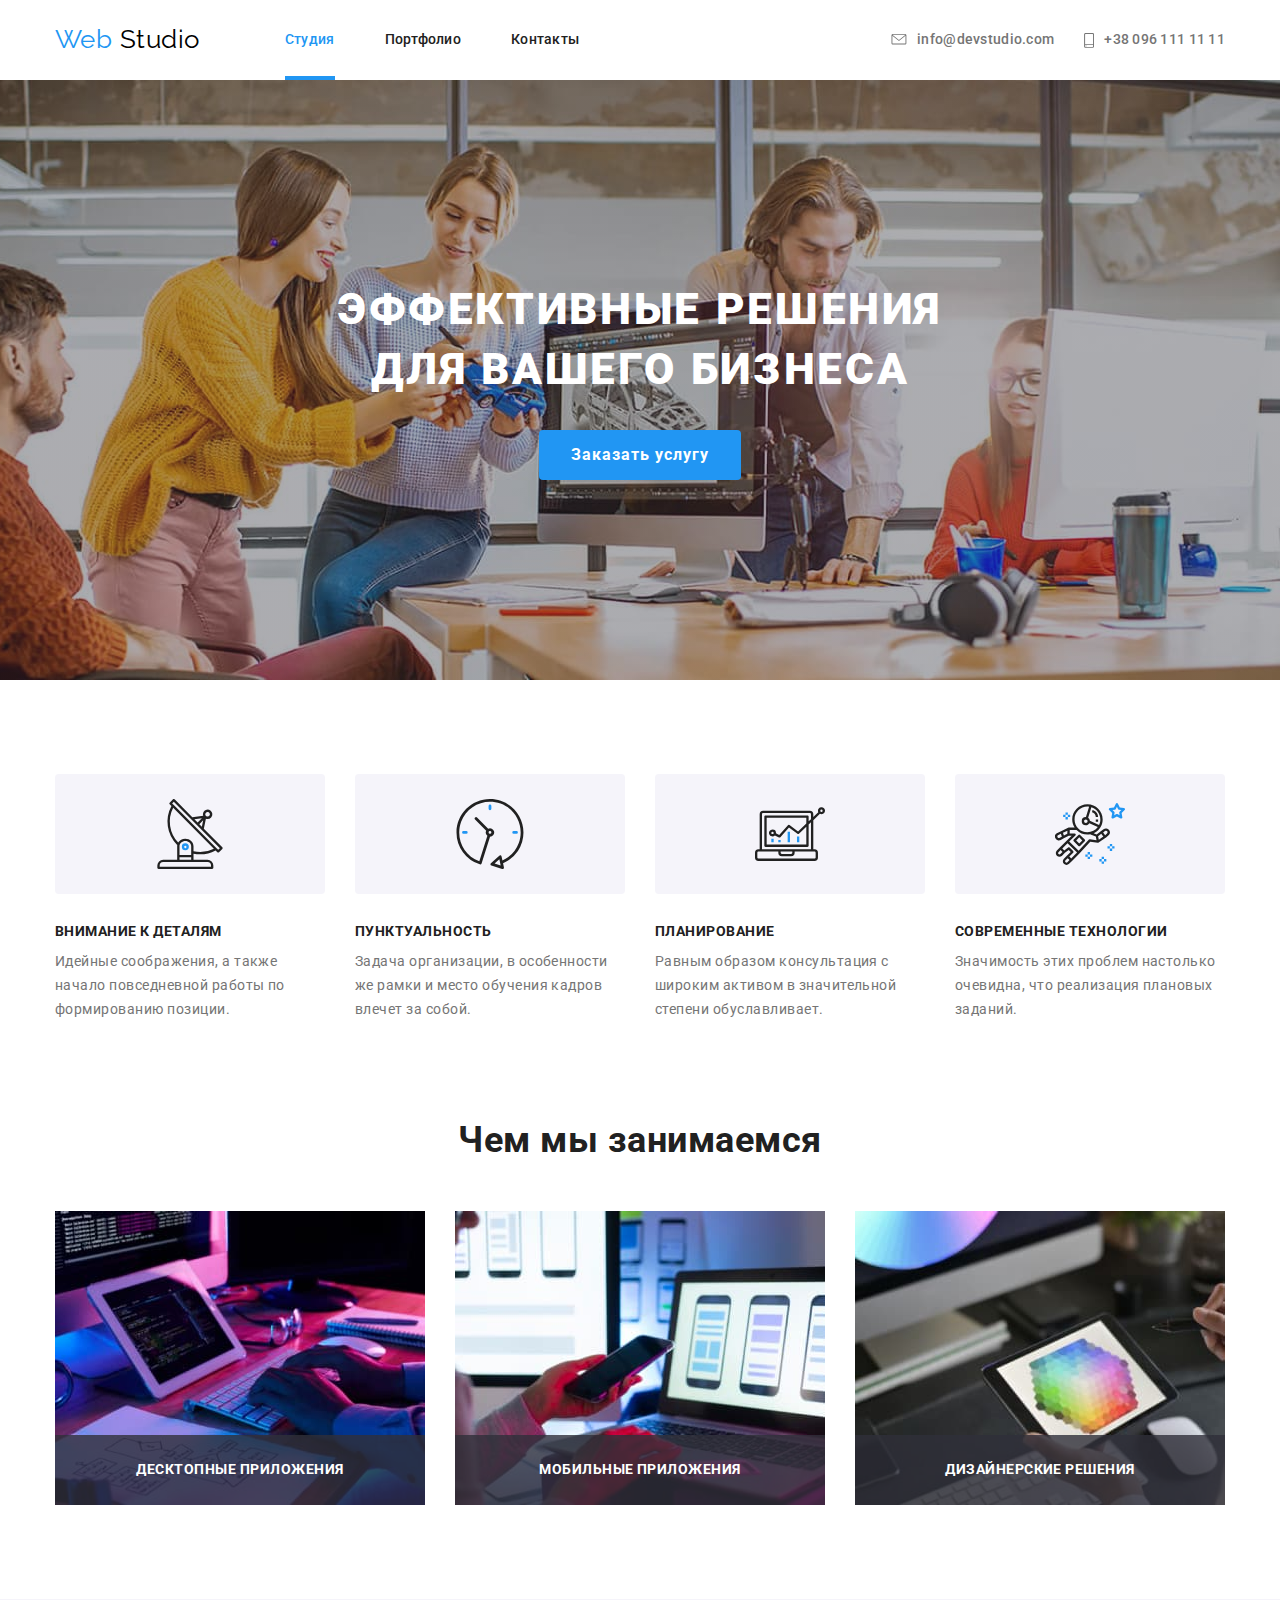
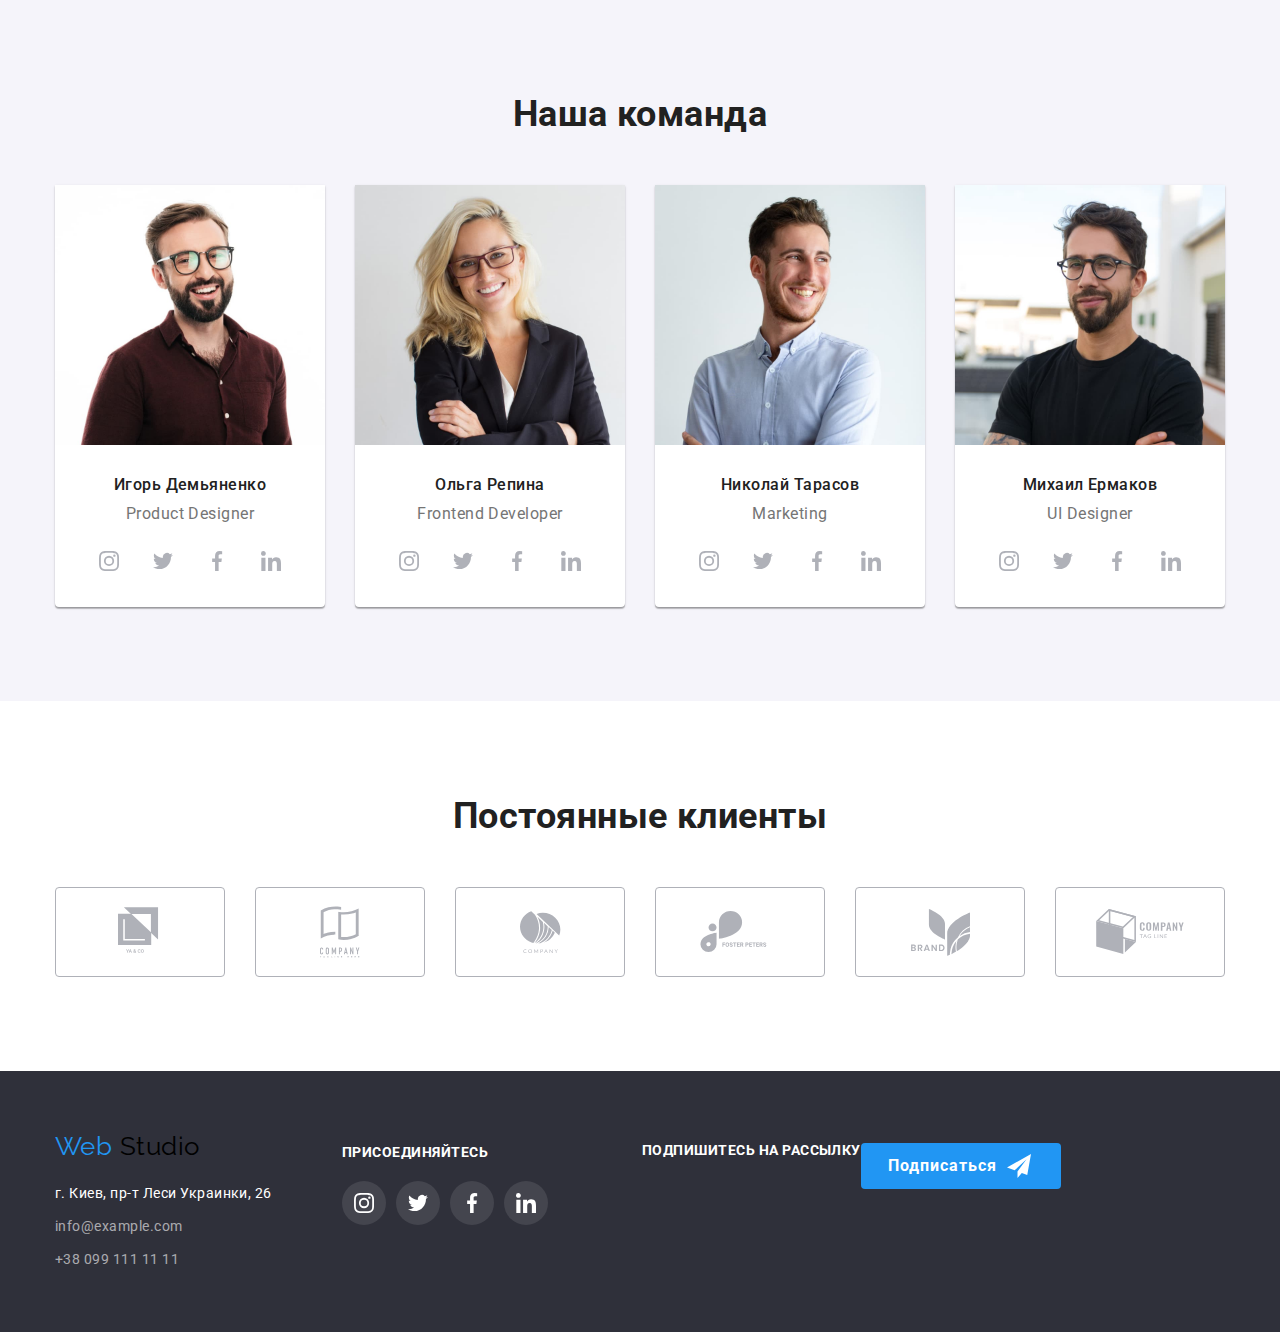
==== index.html @ 87e5163a "Добавляет файлы из ДЗ 5" ====
<!DOCTYPE html>
<html lang="ru">
	<head>
		<meta charset="UTF-8" />
		<meta name="viewport" content="width=device-width, initial-scale=1.0" />
		<title>Студия</title>
		<link
			href="https://fonts.googleapis.com/css2?family=Raleway:wght@700&family=Roboto:wght@400;500;700;900&display=swap"
			rel="stylesheet"
		/>
		<link rel="stylesheet" href="./css/normalize.css" />
		<link rel="stylesheet" href="./css/styles.css" />
	</head>
	<body>
		<!--Шапка сайта-->
		<header class="page-header">
			<div class="header-container">
				<nav class="navigation">
					<a href="./index.html" class="logo">
						<span class="logo-head">Web</span>
						Studio
					</a>

					<ul class="nav list">
						<li class="item"><a href="./index.html" class="nav-link current">Студия</a></li>
						<li class="item"><a href="./portfolio.html" class="nav-link">Портфолио</a></li>
						<li class="item"><a href="" class="nav-link">Контакты</a></li>
					</ul>
				</nav>
				<ul class="contact list">
					<li class="item">
						<a
							href="mailto:info@devstudio.com"
							class="link"
							target="_blank"
							rel="noopener noreferrer"
							aria-label="Ссылка на почту"
						>
							<svg class="link-icon" width="16" height="11.2">
								<use href="./images/sprite.svg#icon-envelope"></use>
							</svg>
							info@devstudio.com
						</a>
					</li>
					<li class="item">
						<a href="tel:+380961111111" class="link" target="_blank" rel="noopener noreferrer" aria-label="Позвонить">
							<svg class="link-icon" width="10" height="14.94">
								<use href="./images/sprite.svg#icon-smartphone"></use>
							</svg>
							+38 096 111 11 11
						</a>
					</li>
				</ul>
			</div>
		</header>

		<main>
			<!--Герой-->
			<section class="hero">
				<div class="hero-head">
					<h1 class="hero-title">
						Эффективные решения
						<br />
						для вашего бизнеса
					</h1>
					<button class="button" type="button" data-modal-open>Заказать услугу</button>
				</div>
			</section>

			<!--Преимущества-->
			<section class="section no-padding">
				<div class="container">
					<!--Скрытый заголовок-->
					<h2 class="section-title visually-hidden">Наши преимущества</h2>
					<ul class="feature-list list">
						<li class="feature-item icon-antenna">
							<h3 class="title">Внимание к деталям</h3>
							<p>
								Идейные соображения, а также начало повседневной работы по формированию позиции.
							</p>
						</li>
						<li class="feature-item icon-clock">
							<h3 class="title">Пунктуальность</h3>
							<p>
								Задача организации, в особенности же рамки и место обучения кадров влечет за собой.
							</p>
						</li>
						<li class="feature-item icon-diagram">
							<h3 class="title">Планирование</h3>
							<p>
								Равным образом консультация с широким активом в значительной степени обуславливает.
							</p>
						</li>
						<li class="feature-item icon-astronaut">
							<h3 class="title">Современные технологии</h3>
							<p>
								Значимость этих проблем настолько очевидна, что реализация плановых заданий.
							</p>
						</li>
					</ul>
				</div>
			</section>

			<!--Услуги-->
			<section class="section">
				<div class="container">
					<h2 class="section-title">Чем мы занимаемся</h2>
					<ul class="services-list list">
						<li class="services-item">
							<img class="block" src="./images/notebook.jpg" alt="ноутбук" width="370" height="294" />
							<h3 class="services-title">Десктопные приложения</h3>
						</li>
						<li class="services-item">
							<img class="block" src="./images/phone.jpg" alt="телефон" width="370" height="294" />
							<h3 class="services-title">Мобильные приложения</h3>
						</li>
						<li class="services-item">
							<img class="block" src="./images/monitor.jpg" alt="монитор" width="370" height="294" />
							<h3 class="services-title">Дизайнерские решения</h3>
						</li>
					</ul>
				</div>
			</section>

			<!--Персонал-->
			<section class="staff-section">
				<div class="staff-container">
					<h2 class="section-title">Наша команда</h2>
					<ul class="staff-list list">
						<li class="staff-item">
							<img class="block" src="./images/nikolay.jpg" alt="николай" width="270" height="260" />
							<h3 class="title">Игорь Демьяненко</h3>
							<p lang="en">Product Designer</p>
							<ul class="social-list list">
								<li class="social-item">
									<a
										href=""
										class="social-link"
										target="_blank"
										rel="noopener noreferrer"
										aria-label="ссылка Инстаграм"
									>
										<svg class="social-link-icon" width="20" height="20">
											<use href="./images/sprite.svg#icon-instagram"></use>
										</svg>
									</a>
								</li>
								<li class="social-item">
									<a href="" class="social-link" target="_blank" rel="noopener noreferrer" aria-label="ссылка Твиттер">
										<svg class="social-link-icon" width="20" height="20">
											<use href="./images/sprite.svg#icon-twitter"></use>
										</svg>
									</a>
								</li>
								<li class="social-item">
									<a href="" class="social-link" target="_blank" rel="noopener noreferrer" aria-label="ссылка Фейсбук">
										<svg class="social-link-icon" width="20" height="20">
											<use href="./images/sprite.svg#icon-facebook"></use>
										</svg>
									</a>
								</li>
								<li class="social-item">
									<a href="" class="social-link" target="_blank" rel="noopener noreferrer" aria-label="ссылка Линкедин">
										<svg class="social-link-icon" width="20" height="20">
											<use href="./images/sprite.svg#icon-linkedin"></use>
										</svg>
									</a>
								</li>
							</ul>
						</li>
						<li class="staff-item">
							<img class="block" src="./images/olga.jpg" alt="ольга" width="270" height="260" />
							<h3 class="title">Ольга Репина</h3>
							<p lang="en">Frontend Developer</p>
							<ul class="social-list list">
								<li class="social-item">
									<a
										href=""
										class="social-link"
										target="_blank"
										rel="noopener noreferrer"
										aria-label="ссылка Инстаграм"
									>
										<svg class="social-link-icon" width="20" height="20">
											<use href="./images/sprite.svg#icon-instagram"></use>
										</svg>
									</a>
								</li>
								<li class="social-item">
									<a href="" class="social-link" target="_blank" rel="noopener noreferrer" aria-label="ссылка Твиттер">
										<svg class="social-link-icon" width="20" height="20">
											<use href="./images/sprite.svg#icon-twitter"></use>
										</svg>
									</a>
								</li>
								<li class="social-item">
									<a href="" class="social-link" target="_blank" rel="noopener noreferrer" aria-label="ссылка Фейсбук">
										<svg class="social-link-icon" width="20" height="20">
											<use href="./images/sprite.svg#icon-facebook"></use>
										</svg>
									</a>
								</li>
								<li class="social-item">
									<a href="" class="social-link" target="_blank" rel="noopener noreferrer" aria-label="ссылка Линкедин">
										<svg class="social-link-icon" width="20" height="20">
											<use href="./images/sprite.svg#icon-linkedin"></use>
										</svg>
									</a>
								</li>
							</ul>
						</li>
						<li class="staff-item">
							<img class="block" src="./images/andrey.jpg" alt="андрей" width="270" height="260" />
							<h3 class="title">Николай Тарасов</h3>
							<p lang="en">Marketing</p>
							<ul class="social-list list">
								<li class="social-item">
									<a
										href=""
										class="social-link"
										target="_blank"
										rel="noopener noreferrer"
										aria-label="ссылка Инстаграм"
									>
										<svg class="social-link-icon" width="20" height="20">
											<use href="./images/sprite.svg#icon-instagram"></use>
										</svg>
									</a>
								</li>
								<li class="social-item">
									<a href="" class="social-link" target="_blank" rel="noopener noreferrer" aria-label="ссылка Твиттер">
										<svg class="social-link-icon" width="20" height="20">
											<use href="./images/sprite.svg#icon-twitter"></use>
										</svg>
									</a>
								</li>
								<li class="social-item">
									<a href="" class="social-link" target="_blank" rel="noopener noreferrer" aria-label="ссылка Фейсбук">
										<svg class="social-link-icon" width="20" height="20">
											<use href="./images/sprite.svg#icon-facebook"></use>
										</svg>
									</a>
								</li>
								<li class="social-item">
									<a href="" class="social-link" target="_blank" rel="noopener noreferrer" aria-label="ссылка Линкедин">
										<svg class="social-link-icon" width="20" height="20">
											<use href="./images/sprite.svg#icon-linkedin"></use>
										</svg>
									</a>
								</li>
							</ul>
						</li>
						<li class="staff-item">
							<img class="block" src="./images/ivan.jpg" alt="иван" width="270" height="260" />
							<h3 class="title">Михаил Ермаков</h3>
							<p lang="en">UI Designer</p>
							<ul class="social-list list">
								<li class="social-item">
									<a
										href=""
										class="social-link"
										target="_blank"
										rel="noopener noreferrer"
										aria-label="ссылка Инстаграм"
									>
										<svg class="social-link-icon" width="20" height="20">
											<use href="./images/sprite.svg#icon-instagram"></use>
										</svg>
									</a>
								</li>
								<li class="social-item">
									<a href="" class="social-link" target="_blank" rel="noopener noreferrer" aria-label="ссылка Твиттер">
										<svg class="social-link-icon" width="20" height="20">
											<use href="./images/sprite.svg#icon-twitter"></use>
										</svg>
									</a>
								</li>
								<li class="social-item">
									<a href="" class="social-link" target="_blank" rel="noopener noreferrer" aria-label="ссылка Фейсбук">
										<svg class="social-link-icon" width="20" height="20">
											<use href="./images/sprite.svg#icon-facebook"></use>
										</svg>
									</a>
								</li>
								<li class="social-item">
									<a href="" class="social-link" target="_blank" rel="noopener noreferrer" aria-label="ссылка Линкедин">
										<svg class="social-link-icon" width="20" height="20">
											<use href="./images/sprite.svg#icon-linkedin"></use>
										</svg>
									</a>
								</li>
							</ul>
						</li>
					</ul>
				</div>
			</section>

			<!--Клиенты-->
			<section class="section">
				<div class="container">
					<h2 class="section-title">Постоянные клиенты</h2>
					<ul class="clients-list list">
						<li class="clients-item">
							<a
								href=""
								class="clients-link"
								target="_blank"
								rel="noopener noreferrer"
								aria-label="ссылка на компанию1"
							>
								<svg class="clients-icon" width="44.27" height="49.23">
									<use href="./images/sprite.svg#icon-logo1"></use>
								</svg>
							</a>
						</li>
						<li class="clients-item">
							<a
								href=""
								class="clients-link"
								target="_blank"
								rel="noopener noreferrer"
								aria-label="ссылка на компанию2"
							>
								<svg class="clients-icon" width="40" height="52">
									<use href="./images/sprite.svg#icon-logo2"></use>
								</svg>
							</a>
						</li>
						<li class="clients-item">
							<a
								href=""
								class="clients-link"
								target="_blank"
								rel="noopener noreferrer"
								aria-label="ссылка на компанию3"
							>
								<svg class="clients-icon" width="41" height="42.6">
									<use href="./images/sprite.svg#icon-logo3"></use>
								</svg>
							</a>
						</li>
						<li class="clients-item">
							<a
								href=""
								class="clients-link"
								target="_blank"
								rel="noopener noreferrer"
								aria-label="ссылка на компанию4"
							>
								<svg class="clients-icon" width="79.66" height="42.02">
									<use href="./images/sprite.svg#icon-logo4"></use>
								</svg>
							</a>
						</li>
						<li class="clients-item">
							<a
								href=""
								class="clients-link"
								target="_blank"
								rel="noopener noreferrer"
								aria-label="ссылка на компанию5"
							>
								<svg class="clients-icon" width="59" height="47">
									<use href="./images/sprite.svg#icon-logo5"></use>
								</svg>
							</a>
						</li>
						<li class="clients-item">
							<a
								href=""
								class="clients-link"
								target="_blank"
								rel="noopener noreferrer"
								aria-label="ссылка на компанию6"
							>
								<svg class="clients-icon" width="88.48" height="45.44">
									<use href="./images/sprite.svg#icon-logo6"></use>
								</svg>
							</a>
						</li>
					</ul>
				</div>
			</section>
		</main>

		<!--Футер-->
		<footer class="footer">
			<div class="footer-container">
				<div class="info-container">
					<div class="logotype">
						<a href="./index.html" class="footer-logo">
							<span class="logo-head">Web</span>
							Studio
						</a>
					</div>
					<div class="address-container">
						<address class="address">
							<ul class="address-list list">
								<li class="address-item">
									<a href="https://goo.gl/maps/Vzsx6Xo2bajYZ1BS9" class="office">г. Киев, пр-т Леси Украинки, 26</a>
								</li>
								<li class="address-item">
									<a href="mailto:info@example.com" class="connection">info@example.com</a>
								</li>
								<li class="address-item">
									<a href="tel:+380991111111" class="connection">+38 099 111 11 11</a>
								</li>
							</ul>
						</address>
					</div>
				</div>
				<div class="social-container">
					<b class="act">присоединяйтесь</b>
					<ul class="footer-soclist list">
						<li class="footersocial-item">
							<a href="" class="footer-social" target="_blank" rel="noopener noreferrer" aria-label="ссылка Инстаграм">
								<svg class="footer-link-icon" width="20" height="20">
									<use href="./images/sprite.svg#icon-instagram2"></use>
								</svg>
							</a>
						</li>
						<li class="footersocial-item">
							<a href="" class="footer-social" target="_blank" rel="noopener noreferrer" aria-label="ссылка Твиттер">
								<svg class="footer-link-icon" width="20" height="20">
									<use href="./images/sprite.svg#icon-twitter2"></use>
								</svg>
							</a>
						</li>
						<li class="footersocial-item">
							<a href="" class="footer-social" target="_blank" rel="noopener noreferrer" aria-label="ссылка Фейсбук">
								<svg class="footer-link-icon" width="20" height="20">
									<use href="./images/sprite.svg#icon-facebook2"></use>
								</svg>
							</a>
						</li>
						<li class="footersocial-item">
							<a href="" class="footer-social" target="_blank" rel="noopener noreferrer" aria-label="ссылка Линкедин">
								<svg class="footer-link-icon" width="20" height="20">
									<use href="./images/sprite.svg#icon-linkedin2"></use>
								</svg>
							</a>
						</li>
					</ul>
				</div>
				<div class="act-container">
					<b class="act">Подпишитесь на рассылку</b>
					<a href="" class="footer-button">
						Подписаться
					</a>
				</div>
			</div>
		</footer>

		<!--Модальное окно-->

		<div class="backdrop is-hidden" data-modal>
			<div class="modal">
				<button class="button-close" type="button" data-modal-close>X</button>
			</div>
		</div>
		<script src="./js/modal.js"></script>
	</body>
</html>
---- css/styles.css ----
/*Палитра*/
/* цвет основного текста #757575 */
/* вторичный цвет текста #212121 */
/* черный #000000 */
/* белый  #FFFFFF */
/* акцент #2196F3 */
/* вторичный цвет фона #F5F4FA */

:root {
	--primary-text-color: #757575;
	--title-text-color: #212121;
	--accent-color: #2196f3;
	--primary-white-color: #ffffff;
	--secondary-white-color: #f5f4fa;
	--cubic-bezier-time: 250ms;
}

html {
	box-sizing: border-box;
}

*,
*::before,
*::after {
	box-sizing: inherit;
}

/*Remove outline on the forms and links*/
/*
:hover,
:focus {
	outline: 0;
	outline-offset: 0;
}*/

/*Устанавливает цвет аутлайна*/

:hover,
:focus {
	outline-color: var(--accent-color);
}

.visually-hidden {
	position: absolute !important;
	clip: rect(1px 1px 1px 1px);
	/* IE6, IE7 */
	clip: rect(1px, 1px, 1px, 1px);
	padding: 0 !important;
	border: 0 !important;
	height: 1px !important;
	width: 1px !important;
	overflow: hidden;
}

* {
	box-sizing: border-box;
}

/*img {
	display: block;
	max-width: 100%;
	height: auto;
}*/

body {
	background-color: var(--primary-white-color);
	color: var(--primary-text-color);

	font-family: Roboto, sans-serif;
	letter-spacing: 0.03em;
}

.list {
	padding: 0;
	margin: 0;
	list-style: none;
}

.block {
	display: block;
}

/*Шапка сайта*/

.page-header {
	background-color: var(--primary-white-color);
}

.header-container {
	display: flex;
	align-items: center;

	background-color: var(--primary-white-color);
	margin-left: auto;
	margin-right: auto;
	width: 1200px;
	padding-left: 15px;
	padding-right: 15px;
	/*outline: 2px solid tomato;*/
}

.container {
	background-color: var(--primary-white-color);
	margin-left: auto;
	margin-right: auto;
	width: 1200px;
	padding-left: 15px;
	padding-right: 15px;
	/*outline: 2px solid tomato;*/
}

/*Логотип*/

.navigation {
	display: flex;
}

.logo {
	display: block;
	padding-top: 24px;
	padding-bottom: 25px;

	color: #000000;
	font-family: Raleway, sans-serif;
	font-size: 26px;
	line-height: 1.2;
	text-decoration: none;
}

.logo-head {
	color: var(--accent-color);
}

/*Навигация*/

.nav {
	display: flex;
	margin-left: 85px;
}

.nav .item {
	margin-right: 50px;
	/*background-color: tomato;*/
}

.nav .item:last-child {
	margin-right: 0;
}

.nav .nav-link {
	display: block;
	padding-top: 32px;
	padding-bottom: 32px;

	color: var(--title-text-color);
	font-style: normal;
	font-weight: 500;
	font-size: 14px;
	line-height: 1.14;
	letter-spacing: 0.02em;
	text-decoration: none;

	transition: color var(--cubic-bezier-time) cubic-bezier(0.4, 0, 0.2, 1);
}

.nav .nav-link:hover,
.nav .nav-link:focus {
	color: var(--accent-color);
}

.nav .nav-link.current {
	position: relative;
	color: var(--accent-color);
}

.nav .nav-link.current:after {
	content: " ";
	position: absolute;
	width: 100%;
	height: 4px;
	top: 76px;
	left: 0;
	background-color: var(--accent-color);
}

.contact {
	display: flex;
	margin-left: auto;
}

.contact .item {
	margin-right: 30px;
	/*background-color: teal;*/
}

.contact .item:last-child {
	margin-right: 0;
}

.item {
	display: inline-flex;
	justify-content: center;
	align-items: center;

	transition: all var(--cubic-bezier-time) cubic-bezier(0.4, 0, 0.2, 1);
}

.item:hover,
.item:focus {
	--color2: var(--accent-color);
}

.link-icon {
	display: flex;
	justify-content: center;
	align-items: center;
	margin-right: 10px;

	transition: all var(--cubic-bezier-time) cubic-bezier(0.4, 0, 0.2, 1);
}

.link-icon:hover,
.link-icon:focus {
	--color2: var(--accent-color);
}

.contact .link {
	display: flex;
	justify-content: center;
	align-items: center;
	padding-top: 32px;
	padding-bottom: 32px;

	color: var(--primary-text-color);
	font-style: normal;
	font-weight: 500;
	font-size: 14px;
	line-height: 1.14;
	letter-spacing: 0.02em;
	text-decoration: none;

	transition: all var(--cubic-bezier-time) cubic-bezier(0.4, 0, 0.2, 1);
}

.contact .link:hover,
.contact .link:focus {
	color: var(--accent-color);
	--color2: var(--accent-color);
}

/*СТУДИЯ*/

/*Герой*/

.hero {
	max-width: 1600px;
	height: 600px;
	margin-left: auto;
	margin-right: auto;
	/*outline: 1px solid black;*/
	background-color: #c4c4c4;
	background-image: linear-gradient(to right, rgba(47, 48, 58, 0.4), rgba(47, 48, 58, 0.4)), url(../images/Header.jpg);

	background-repeat: no-repeat;
	background-position: center;
	background-size: cover;

	padding-top: 200px;
	/*padding-right: auto;*/
	padding-bottom: 200px;
	/*padding-left: auto;*/
	text-align: center;
}

.hero-title {
	margin-top: 0;
	margin-bottom: 30px;

	color: var(--primary-white-color);
	/*временный цвет фона для видимости заголовка
	background-color: rgba(47, 48, 58, 0.8);*/
	font-style: normal;
	font-weight: 900;
	font-size: 44px;
	line-height: 1.36;
	letter-spacing: 0.06em;
	text-transform: uppercase;
}

/*Остальной main*/

/*Section*/

.section {
	padding-top: 94px;
	padding-bottom: 94px;
}

.section.no-padding {
	padding-top: 94px;
	padding-bottom: 0;
}

.section-title {
	margin-top: 0;
	margin-bottom: 50px;
	color: var(--title-text-color);
	font-style: normal;
	font-weight: 700;
	font-size: 36px;
	line-height: 1.17;
	text-align: center;
}

.section-title.centered {
	text-align: center;
}

/*Преимущества*/

.feature-list {
	display: flex;
	justify-content: space-between;

	font-style: normal;
	font-weight: 400;
	font-size: 14px;
	line-height: 1.71;
}

.feature-item {
	width: 270px;
	height: 251px;
	text-align: center;
}

.feature-item::before {
	content: "";
	height: 120px;
	display: block;
	background-size: 70px;
	background-repeat: no-repeat;
	background-position: center;
	background-color: var(--secondary-white-color);
	border-radius: 4px;
	/*outline: 1px solid tomato;*/
}

.icon-antenna::before {
	background-image: url(../images/antenna1.svg);
}

.icon-clock::before {
	background-image: url(../images/clock1.svg);
}

.icon-diagram::before {
	background-image: url(../images/diagram1.svg);
}

.icon-astronaut::before {
	background-image: url(../images/astronaut1.svg);
}

.feature-list .title {
	margin-top: 30px;
	margin-bottom: 10px;
	text-align: start;

	color: var(--title-text-color);
	font-style: normal;
	font-weight: 700;
	font-size: 14px;
	line-height: 1.14;
	text-transform: uppercase;
}

.feature-list p {
	text-align: start;
	margin-top: 0;
	margin-bottom: 0px;
}

/*Услуги*/

.services-list .services-title {
	color: var(--primary-white-color);
	/*временный цвет фона для видимости заголовка*/
	background-color: rgba(47, 48, 58, 0.8);
	font-style: normal;
	font-weight: 700;
	font-size: 14px;
	line-height: 1.14;
	text-align: center;
	text-transform: uppercase;
}

.services-list {
	display: flex;
	justify-content: space-between;
}

.services-item {
	position: relative;
	width: 370px;
}

.services-title {
	position: absolute;
	display: flex;
	align-items: center;
	justify-content: center;
	left: 0;
	bottom: 0;
	width: 100%;
	height: 70px;

	margin-top: 0;
	margin-bottom: 0;
}

/*Персонал*/

.staff-section {
	padding-top: 94px;
	padding-bottom: 94px;
	background-color: var(--secondary-white-color);
}

.staff-container {
	background-color: var(--secondary-white-color);
	margin-left: auto;
	margin-right: auto;
	width: 1200px;
	padding-left: 15px;
	padding-right: 15px;
	/*outline: 2px solid tomato;*/
}

.staff-list {
	display: flex;
	justify-content: space-between;
}

.staff-item {
	display: block;
	width: 270px;

	background-color: var(--primary-white-color);
	box-shadow: 0px 2px 1px rgba(0, 0, 0, 0.2), 0px 1px 1px rgba(0, 0, 0, 0.14), 0px 1px 3px rgba(0, 0, 0, 0.12);
	border-radius: 0px 0px 4px 4px;
}

.staff-list .title {
	margin-top: 30px;
	margin-bottom: 10px;

	color: var(--title-text-color);
	font-style: normal;
	font-weight: 500;
	font-size: 16px;
	line-height: 1.2;
	text-align: center;
}

.staff-list p {
	text-align: center;
	margin-top: 0;
	margin-bottom: 0px;
}

.social-list {
	display: flex;

	padding-top: 16px;
	padding-right: 32px;
	padding-bottom: 24px;
	padding-left: 32px;

	/*margin-left: auto;
	margin-right: auto;

	margin-top: 16px;
	margin-bottom: 24px;*/
	/*outline: 2px solid tomato;*/
}

.social-link {
	text-decoration: none;
	display: inline-flex;
	justify-content: center;
	align-items: center;
	width: 44px;
	height: 44px;
	fill: #afb1b8;
	background-color: var(--primary-white-color);
	border-radius: 50%;
	transition: fill var(--cubic-bezier-time) cubic-bezier(0.4, 0, 0.2, 1),
		background-color var(--cubic-bezier-time) cubic-bezier(0.4, 0, 0.2, 1);
}

.social-link:hover,
.social-link:focus {
	background-color: var(--accent-color);
	fill: var(--primary-white-color);
}

.social-link:hover .social-link-icon,
.social-link:focus .social-link-icon {
	fill: var(--primary-white-color);
}

.social-link-icon {
	fill: #afb1b8;
}

.social-item {
	margin-right: 10px;
	/*background-color: teal;*/
}

.social-item:last-child {
	margin-right: 0;
}

/*Клиенты*/

.clients-list {
	display: flex;
	justify-content: space-between;
}

.clients-link {
	text-decoration: none;
	display: inline-flex;
	justify-content: center;
	align-items: center;
	width: 170px;
	height: 90px;
	/*	background-color: var(--primary-white-color);*/
	border: 1px solid #afb1b8;
	border-radius: 4px;

	transition: border var(--cubic-bezier-time) cubic-bezier(0.4, 0, 0.2, 1),
		fill var(--cubic-bezier-time) cubic-bezier(0.4, 0, 0.2, 1);
}

.clients-icon {
	fill: #afb1b8;
	transition: fill var(--cubic-bezier-time) cubic-bezier(0.4, 0, 0.2, 1);
}

.clients-link:hover,
.clients-link:focus {
	border-color: var(--accent-color);
}

.clients-link:hover .clients-icon,
.clients-link:focus .clients-icon {
	fill: var(--accent-color);
}

/*Футер*/

.footer {
	background-color: #2f303a;
}

.footer-container {
	display: flex;
	align-items: flex-start;

	background-color: #2f303a;
	margin-left: auto;
	margin-right: auto;
	width: 1200px;
	padding-left: 15px;
	padding-right: 15px;
	/*outline: 2px solid tomato;*/
}

.footer-logo {
	display: block;

	color: #000000;
	font-family: Raleway, sans-serif;
	font-size: 26px;
	line-height: 1.2;
	text-decoration: none;
}

.info-container {
	padding-top: 60px;
	padding-right: 70px;
	padding-bottom: 60px;
	/*outline: 2px solid tomato;*/
}

.logotype {
	margin-bottom: 20px;
}

.address-container {
	display: block;
}

.address-item {
	margin-bottom: 9px;
	/*background-color: teal;*/
}

.address-item:last-child {
	margin-bottom: 0;
}

.office {
	color: var(--primary-white-color);
	font-style: normal;
	font-weight: 400;
	font-size: 14px;
	line-height: 1.71;
	text-decoration: none;
}

.connection {
	color: rgba(255, 255, 255, 0.6);
	font-style: normal;
	font-weight: 400;
	font-size: 14px;
	line-height: 1.71;
	text-decoration: none;
}

.social-container {
	padding-top: 72px;
	padding-right: 94px;
	padding-bottom: 100px;
	/*outline: 2px solid tomato;*/
}

.footer-soclist {
	display: flex;
	margin-top: 20px;
}

.footersocial-item {
	margin-right: 10px;
	/*background-color: teal;*/
}

.footersocial-item:last-child {
	margin-right: 0;
}

.footer-social {
	/*width: 44px;
	height: 44px;*/
	text-decoration: none;
	display: inline-flex;
	justify-content: center;
	align-items: center;
	width: 44px;
	height: 44px;
	background-color: rgba(255, 255, 255, 0.1);
	border-radius: 50%;

	transition: background-color var(--cubic-bezier-time) cubic-bezier(0.4, 0, 0.2, 1);
}

.footer-social:hover,
.footer-social:focus {
	background-color: var(--accent-color);
	fill: var(--primary-white-color);
}

.footer-social:hover .footer-link-icon,
.footer-social:focus .footer-link-icon {
	fill: var(--primary-white-color);
}

.footer-link-icon {
	fill: var(--primary-white-color);
}

.act-container {
	display: flex;
	padding-top: 72px;
	padding-bottom: 94px;
	/*outline: 2px solid tomato;*/
}

.act {
	color: var(--primary-white-color);
	font-style: normal;
	font-weight: 700;
	font-size: 14px;
	line-height: 1.14;
	text-transform: uppercase;
}

/*Button*/

.button {
	display: inline-block;
	padding: 8px 30px;
	border-radius: 4px;
	border-color: transparent;
	min-width: 200px;

	color: var(--primary-white-color);
	background-color: var(--accent-color);
	font-family: inherit;
	font-style: normal;
	font-weight: 700;
	font-size: 16px;
	line-height: 1.88;
	align-items: center;
	text-align: center;
	letter-spacing: 0.06em;
	text-decoration: none;
	cursor: pointer;
}

.footer-button {
	padding-top: 8px;
	padding-right: 26px;
	padding-bottom: 8px;
	padding-left: 27px;
	border-radius: 4px;
	border-color: transparent;
	min-width: 200px;

	color: var(--primary-white-color);
	background-color: var(--accent-color);
	font-family: inherit;
	font-style: normal;
	font-weight: 700;
	font-size: 16px;
	line-height: 1.88;
	display: flex;
	align-items: center;
	text-align: center;
	letter-spacing: 0.06em;
	text-decoration: none;
}

.footer-button::after {
	content: " ";
	width: 24px;
	height: 24px;
	margin-left: 10px;
	background-image: url(../images/telegram.svg);
	background-size: contain;
}

/*Модальное окно*/

.backdrop {
	position: fixed;
	top: 0;
	left: 0;
	width: 100%;
	height: 100%;
	background-color: rgba(0, 0, 0, 0.2);
	opacity: 1;
	transition: opacity var(--cubic-bezier-time) cubic-bezier(0.4, 0, 0.2, 1),
		transform var(--cubic-bezier-time) cubic-bezier(0.4, 0, 0.2, 1);
}

.backdrop.is-hidden {
	opacity: 0;
	pointer-events: none;
}

.backdrop.is-hidden .modal {
	transform: translate(25%, 25%);
}

.modal {
	position: absolute;
	top: 50%;
	left: 50%;
	transform: translate(-50%, -50%);

	min-width: 528px;
	min-height: 581px;

	background-color: var(--primary-white-color);
	box-shadow: 0px 1px 3px rgba(0, 0, 0, 0.12), 0px 1px 1px rgba(0, 0, 0, 0.14), 0px 2px 1px rgba(0, 0, 0, 0.2);
	border-radius: 4px;

	transition: transform var(--cubic-bezier-time) cubic-bezier(0.4, 0, 0.2, 1),
		opacity var(--cubic-bezier-time) cubic-bezier(0.4, 0, 0.2, 1);
}

.button-close {
	position: absolute;
	top: 8px;
	right: 8px;
	width: 30px;
	height: 30px;

	background-color: var(--primary-white-color);
	border: 1px solid rgba(0, 0, 0, 0.1);
	border-radius: 50%;
	box-sizing: border-box;
	cursor: pointer;
}

/*ПОРТФОЛИО*/

.button-list {
	display: flex;
	justify-content: center;
	margin-bottom: 50px;
}

.button-list .item {
	margin-right: 8px;
	/*background-color: tomato;*/
}

.button-list .item:last-child {
	margin-right: 0;
}

.portfolio-button {
	display: inline-block;
	padding: 4px 20px;
	border-radius: 4px;
	border-color: transparent;

	color: var(--title-text-color);
	background-color: var(--secondary-white-color);
	font-family: inherit;
	font-style: normal;
	font-weight: 500;
	font-size: 16px;
	line-height: 1.63;
	text-align: center;
	letter-spacing: 0.03em;
	text-decoration: none;
	cursor: pointer;

	transition: all var(--cubic-bezier-time) cubic-bezier(0.4, 0, 0.2, 1);
}

.portfolio-button:hover,
.portfolio-button:focus {
	color: var(--primary-white-color);
	background-color: var(--accent-color);
	box-shadow: 0px 3px 1px rgba(0, 0, 0, 0.1), 0px 1px 2px rgba(0, 0, 0, 0.08), 0px 2px 2px rgba(0, 0, 0, 0.12);
}

.flex-container {
	display: flex;
	flex-wrap: wrap;
}

.flex-element {
	width: 370px;
	margin-right: 30px;
	margin-bottom: 30px;

	background-color: var(--primary-white-color);
	box-sizing: border-box;
	/*background-color: tomato;*/
}

/*Альтернатива

calc((100% - кол-во маржинов в строке * значение маржина) / кол-во элементов в строке

.flex-element {
	width: calc((100%-60px) / 3);
	margin-right: 30px;
	margin-bottom: 30px;
	background-color: tomato;
}
*/

.flex-element:nth-child(3n) {
	margin-right: 0;
}

.flex-element:nth-last-child(-n + 3) {
	margin-bottom: 0;
}

/*Альтернатива ховера
.product-thumb:hover::before {
	opacity: 1;
}

.product-thumb::before {
	content: "Технокряк это современная площадка распространения коронавируса. Компании используют эту платформу для цифрового шпионажа и атак на защищённые сервера конкурентов.";
	display: inline-flex;
	padding: 63px 24px;
	position: absolute;
	top: 0;
	left: 0;
	width: 100%;
	height: 100%;
	opacity: 0;
	color: var(--primary-white-color);
	background-color: rgba(33, 150, 243, 0.9);

	font-style: normal;
	font-weight: 400;
	font-size: 18px;
	line-height: 1.56;
}*/

.product-container {
	/*position: relative;*/
	width: 370px;
	margin-right: 30px;
	margin-bottom: 30px;

	background-color: var(--primary-white-color);
	box-sizing: border-box;
	/*background-color: tomato;*/

	transition: all var(--cubic-bezier-time) cubic-bezier(0.4, 0, 0.2, 1);
}

.product-container:hover .product-hover,
.product-container:focus .product-hover {
	opacity: 1;
	width: 370px;
	height: 294px;
}

.product-container:nth-child(3n) {
	margin-right: 0;
}

.product-container:nth-last-child(-n + 3) {
	margin-bottom: 0;
}

.portfolio-link {
	position: relative;
	display: block;
	text-decoration: none;
	transition: all var(--cubic-bezier-time) cubic-bezier(0.4, 0, 0.2, 1);
}

.portfolio-link:hover,
.portfolio-link:focus {
	box-shadow: 0px 1px 1px rgba(0, 0, 0, 0.12), 0px 4px 4px rgba(0, 0, 0, 0.06), 1px 4px 6px rgba(0, 0, 0, 0.16);
}

.portfolio-link:hover .product-hover,
.portfolio-link:focus .product-hover {
	opacity: 1;
	transform: translateY(0);
}

.product-thumb {
	position: relative;
	width: 370px;
	height: 294px;
	overflow: hidden;

	transition: transform var(--cubic-bezier-time) cubic-bezier(0.4, 0, 0.2, 1),
		opacity var(--cubic-bezier-time) cubic-bezier(0.4, 0, 0.2, 1);
}

.product-thumb:hover .product-hover,
.product-thumb:focus .product-hover {
	opacity: 1;
	transform: translateY(0);
}

.product-hover {
	position: absolute;
	opacity: 0;
	display: inline-flex;
	/*padding: 63px 24px;*/
	margin: 0;
	top: 0;
	left: 0;
	width: 100%;
	height: 100%;
	color: var(--primary-white-color);
	background-color: rgba(33, 150, 243, 0.9);

	font-style: normal;
	font-weight: 400;
	font-size: 18px;
	line-height: 1.56;

	transform: translateY(100%);
	transition: transform var(--cubic-bezier-time) cubic-bezier(0.4, 0, 0.2, 1),
		opacity var(--cubic-bezier-time) cubic-bezier(0.4, 0, 0.2, 1);
}

.product-hover:hover,
.product-hover:focus {
	position: absolute;
	opacity: 1;
	position: absolute;
	opacity: 0;
	display: inline-flex;
	/*padding: 63px 24px;*/
	margin: 0;
	top: 0;
	left: 0;
	width: 100%;
	height: 100%;
	color: var(--primary-white-color);
	background-color: rgba(33, 150, 243, 0.9);

	font-style: normal;
	font-weight: 400;
	font-size: 18px;
	line-height: 1.56;
}

.description {
	margin: 0;
	padding: 63px 24px;
}
/*position: absolute;
	opacity: 0;
	display: inline-flex;
	padding: 63px 24px;
	margin: 0;
	top: 0;
	left: 0;
	width: 100%;
	height: 100%;

	color: var(--primary-white-color);
	background-color: rgba(33, 150, 243, 0.9);

	font-style: normal;
	font-weight: 400;
	font-size: 18px;
	line-height: 1.56;
*/

/*.description:hover,
.description:focus {
	opacity: 1;
	}*/

.portfolio-head {
	padding: 19px 23px;
	border: 1px solid #eeeeee;
}

.portfolio-title {
	margin-top: 0;
	margin-bottom: 4px;

	color: var(--title-text-color);
	font-style: normal;
	font-weight: 700;
	font-size: 18px;
	line-height: 2;
	letter-spacing: 0.06em;
}

.project {
	margin-top: 0;
	margin-bottom: 0;

	color: var(--primary-text-color);
	font-style: normal;
	font-weight: 400;
	font-size: 16px;
	line-height: 1.88;
}
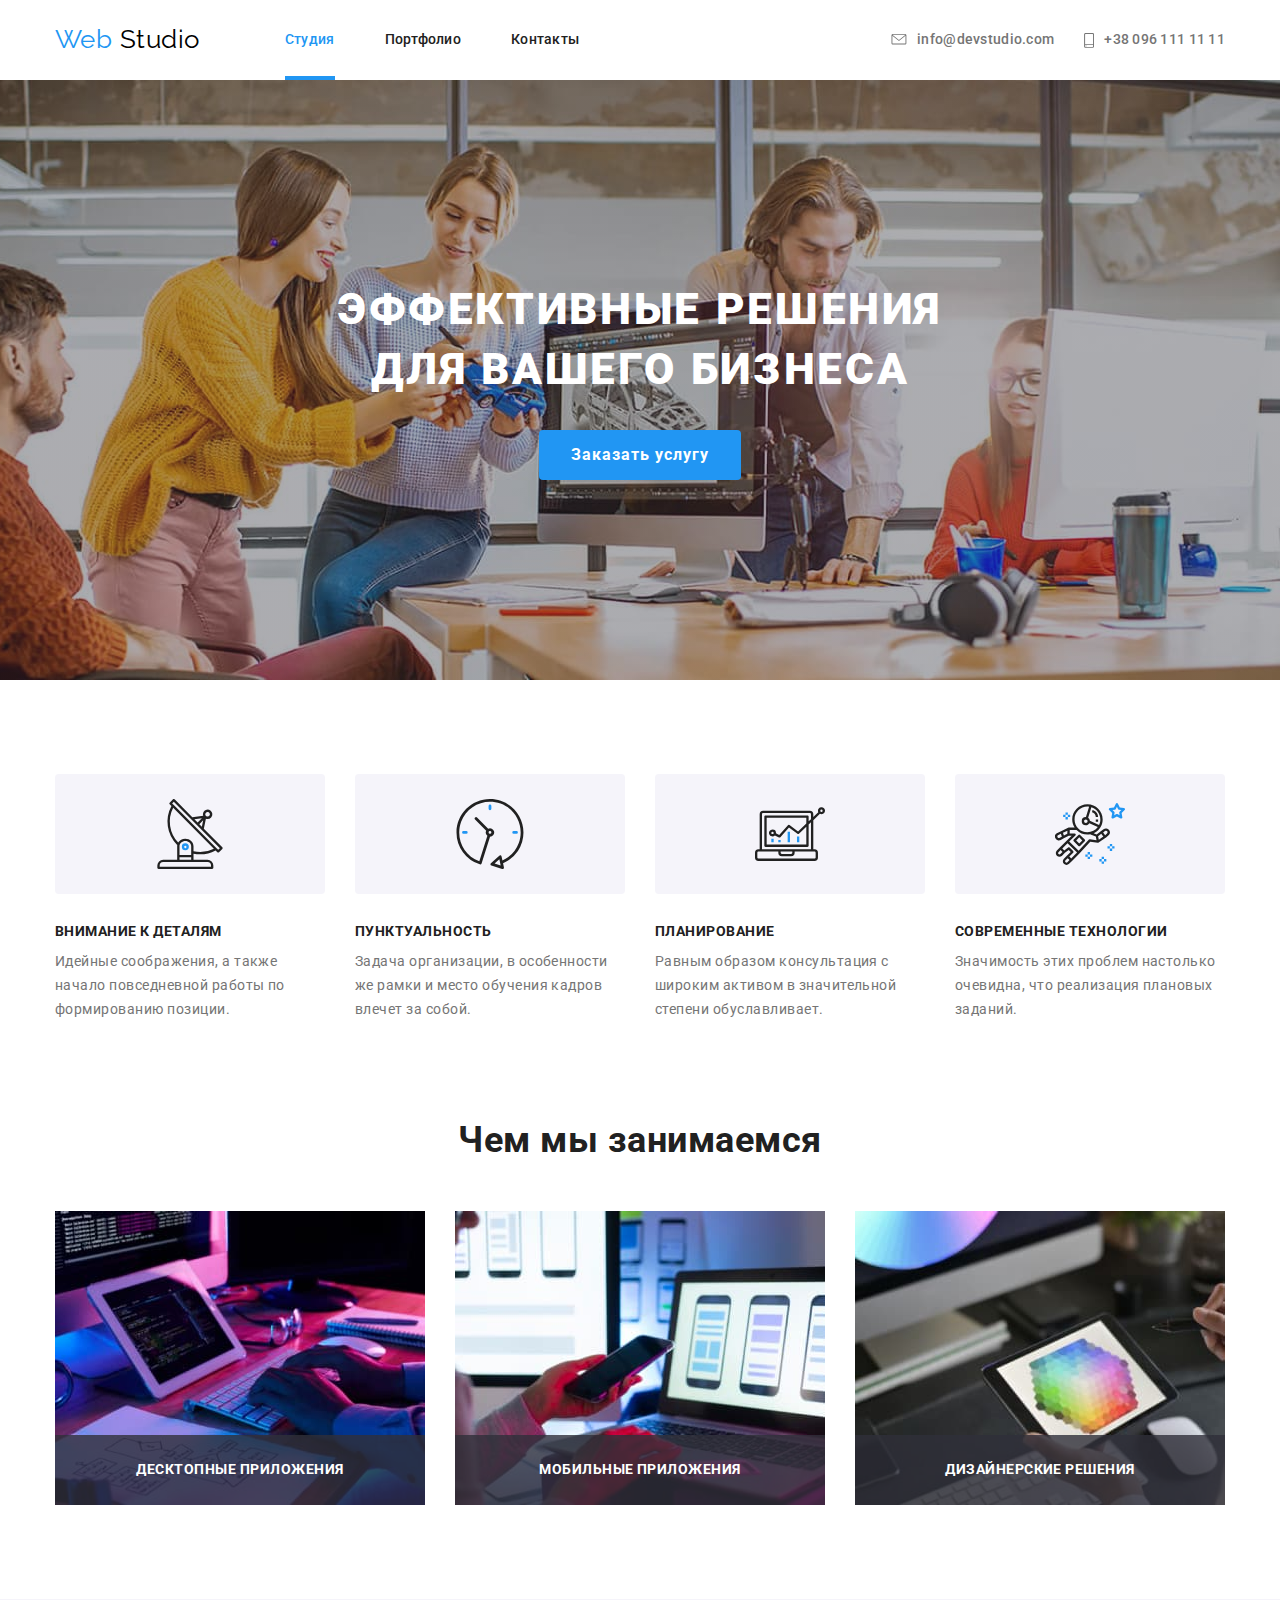
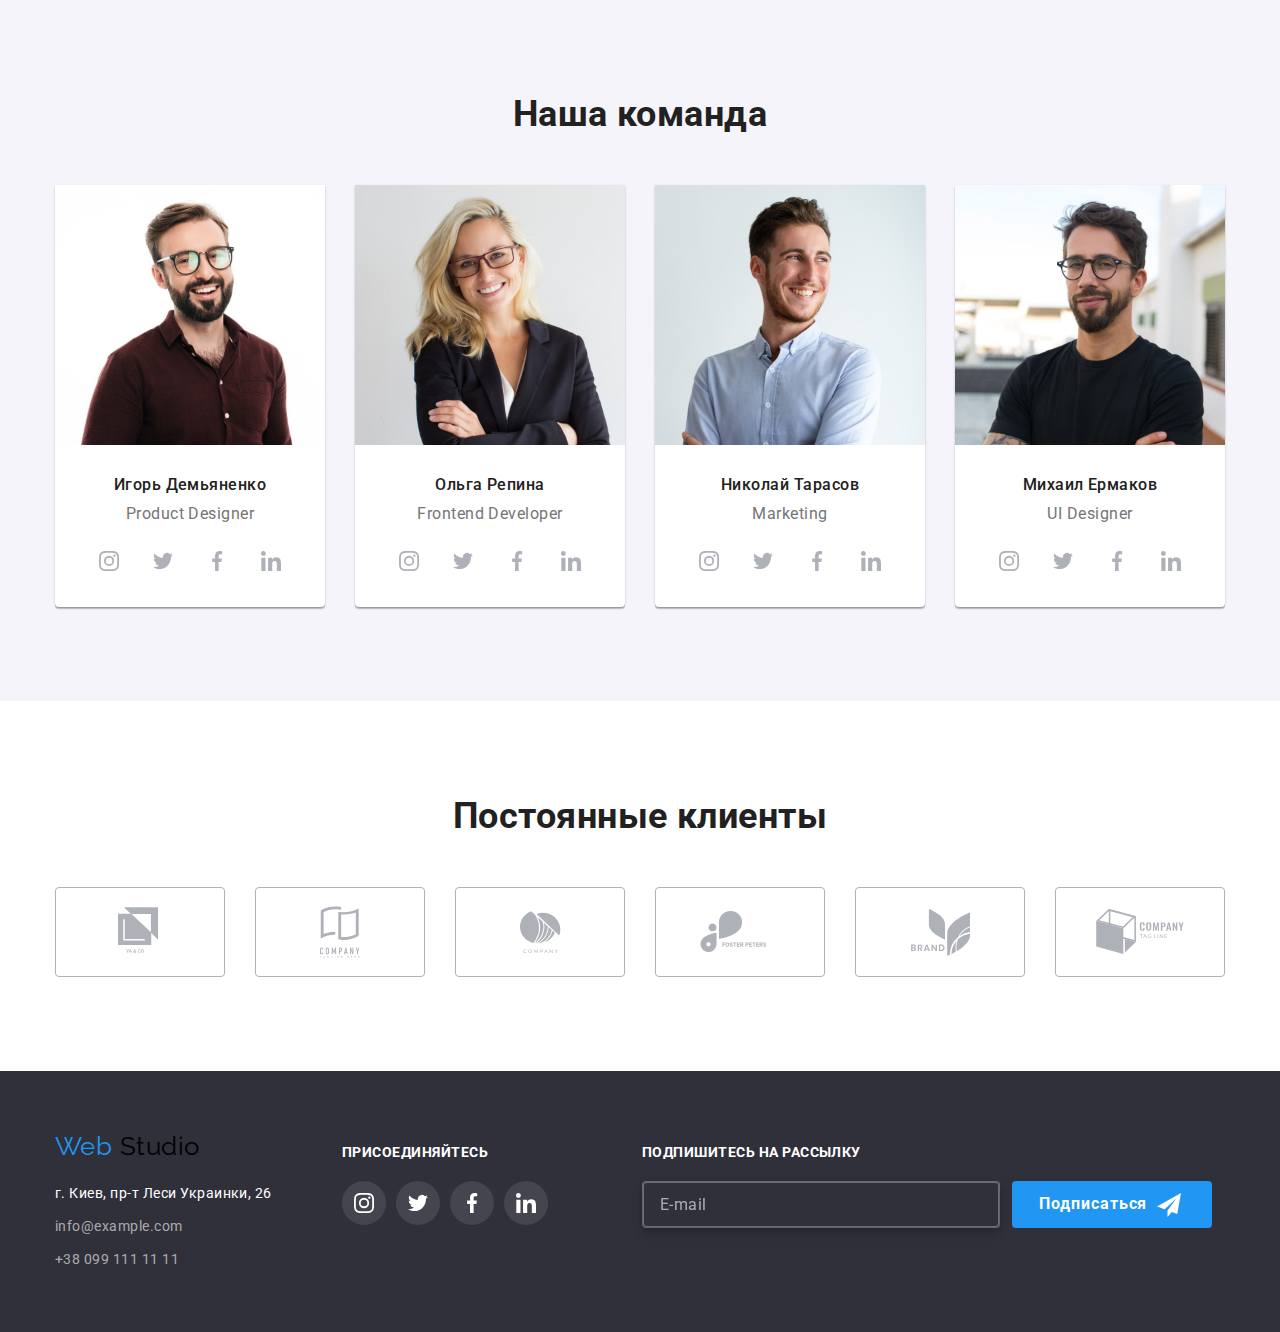
==== commit 24c18b0c: "Начинает размечать формы" ====
--- a/index.html
+++ b/index.html
@@ -444,9 +444,14 @@
 				</div>
 				<div class="act-container">
 					<b class="act">Подпишитесь на рассылку</b>
-					<a href="" class="footer-button">
-						Подписаться
-					</a>
+					<div class="activation">
+						<form class="footerform js-speaker-form">
+							<input type="email" name="footer" placeholder="E-mail" />
+						</form>
+						<a href="" class="footer-button">
+							Подписаться
+						</a>
+					</div>
 				</div>
 			</div>
 		</footer>
@@ -455,9 +460,63 @@
 
 		<div class="backdrop is-hidden" data-modal>
 			<div class="modal">
-				<button class="button-close" type="button" data-modal-close>X</button>
+				<!--Форма в модальном окне-->
+
+				<form class="form js-speaker-form">
+					<button class="button-close" type="button" data-modal-close>
+						<svg class="button-close-icon" width="11" height="11">
+							<use href="./images/sprite.svg#icon-close"></use>
+						</svg>
+					</button>
+					<div class="form-header">
+						<b>Оставьте свои данные, мы вам перезвоним</b>
+					</div>
+					<div class="form-field">
+						<label for="name">Имя</label>
+						<input type="text" name="name" id="name" placeholder="Иван Иваныч" autofocus />
+					</div>
+					<div class="form-field">
+						<label for="tel">Телефон</label>
+						<input type="tel" name="tel" id="tel" placeholder="+30**-000-00-00" />
+					</div>
+
+					<div class="form-field">
+						<label for="mail">Почта</label>
+						<input type="email" name="mail" id="mail" placeholder="my@mail.com" />
+					</div>
+					<div class="form-field">
+						<label for="comment">Оставьте коментарий</label>
+						<textarea
+							class="comment"
+							name="comment"
+							id="comment"
+							rows="8"
+							placeholder="Уточните детали доклада"
+						></textarea>
+					</div>
+
+					<div class="form-field">
+						<input type="checkbox" name="policy" id="policy" />
+						<label for="policy">Соглашаюсь на всё, за еду</label>
+					</div>
+
+					<button type="submit">Оставить заявку</button>
+				</form>
 			</div>
 		</div>
 		<script src="./js/modal.js"></script>
+
+		<!--Форма-->
+		<script>
+			;(() => {
+				document.querySelector(".js-speaker-form").addEventListener("submit", e => {
+					e.preventDefault()
+
+					new FormData(e.currentTarget).forEach((value, name) => console.log(`${name}: ${value}`))
+
+					e.currentTarget.reset()
+				})
+			})()
+		</script>
 	</body>
 </html>
--- a/css/styles.css
+++ b/css/styles.css
@@ -12,7 +12,7 @@
 	--accent-color: #2196f3;
 	--primary-white-color: #ffffff;
 	--secondary-white-color: #f5f4fa;
-	--cubic-bezier-time: 250ms;
+	--cubic-bezier-time: 2500ms;
 }
 
 html {
@@ -683,7 +683,7 @@
 }
 
 .act-container {
-	display: flex;
+	/*display: flex;*/
 	padding-top: 72px;
 	padding-bottom: 94px;
 	/*outline: 2px solid tomato;*/
@@ -696,6 +696,59 @@
 	font-size: 14px;
 	line-height: 1.14;
 	text-transform: uppercase;
+}
+
+/*Form*/
+
+.footerform {
+	width: 358px;
+	height: 50;
+	display: flex;
+	background-color: #2f303a;
+	margin-right: 12px;
+
+	border: 1px solid rgba(255, 255, 255, 0.3);
+	box-sizing: border-box;
+	filter: drop-shadow(0px 4px 4px rgba(0, 0, 0, 0.15));
+	border-radius: 4px;
+}
+
+.footerform input {
+	display: flex;
+	background-color: #2f303a;
+	width: 358px;
+	height: 50;
+	padding: 0;
+	border: 1px solid rgba(255, 255, 255, 0.3);
+	box-sizing: border-box;
+	filter: drop-shadow(0px 4px 4px rgba(0, 0, 0, 0.15));
+	border-radius: 4px;
+
+	padding-left: 16px;
+	font-size: 16px;
+	line-height: 1.25;
+
+	align-items: center;
+	letter-spacing: 0.03em;
+
+	color: rgba(255, 255, 255, 0.6);
+}
+
+.footerform input::placeholder {
+	display: flex;
+	background-color: #2f303a;
+	font-size: 16px;
+	line-height: 1.25;
+
+	align-items: center;
+	letter-spacing: 0.03em;
+
+	color: rgba(255, 255, 255, 0.6);
+}
+
+.activation {
+	display: flex;
+	margin-top: 20px;
 }
 
 /*Button*/
@@ -795,6 +848,9 @@
 
 .button-close {
 	position: absolute;
+	display: inline-flex;
+	justify-content: center;
+	align-items: center;
 	top: 8px;
 	right: 8px;
 	width: 30px;
@@ -805,6 +861,73 @@
 	border-radius: 50%;
 	box-sizing: border-box;
 	cursor: pointer;
+	transition: fill var(--cubic-bezier-time) cubic-bezier(0.4, 0, 0.2, 1);
+}
+
+.button-close-icon {
+	fill: #000000;
+}
+
+.button-close:hover,
+.button-close:focus {
+	background-color: var(--primary-white-color);
+	fill: var(--accent-color);
+}
+
+.button-close:hover .button-close-icon,
+.button-close:focus .button-close-icon {
+	fill: var(--accent-color);
+}
+
+textarea {
+	resize: none;
+}
+
+.form {
+	width: 528px;
+	/*outline: 1px solid tomato;*/
+	margin-left: auto;
+	margin-right: auto;
+	padding: 40px;
+
+	background-color: var(--primary-white-color);
+	box-shadow: 0px 1px 3px rgba(0, 0, 0, 0.12), 0px 1px 1px rgba(0, 0, 0, 0.14), 0px 2px 1px rgba(0, 0, 0, 0.2);
+	border-radius: 4px;
+}
+
+.form-header {
+	font-family: inherit;
+	font-style: normal;
+	font-weight: bold;
+	font-size: 20px;
+	line-height: 1.15;
+	text-align: center;
+	letter-spacing: 0.03em;
+	margin-bottom: 12px;
+
+	color: var(--title-text-color);
+}
+
+.form-field {
+	/* outline: 1px solid blue; */
+	display: flex;
+	flex-direction: column;
+	margin-bottom: 10px;
+}
+
+.form-field label {
+	margin-bottom: 4px;
+}
+
+.form-field input {
+	margin: 0;
+	padding: 11px 12px;
+	border: 1px solid rgba(33, 33, 33, 0.2);
+	border-radius: 4px;
+}
+
+.form-field input::placeholder {
+	color: #2a2a2a;
 }
 
 /*ПОРТФОЛИО*/
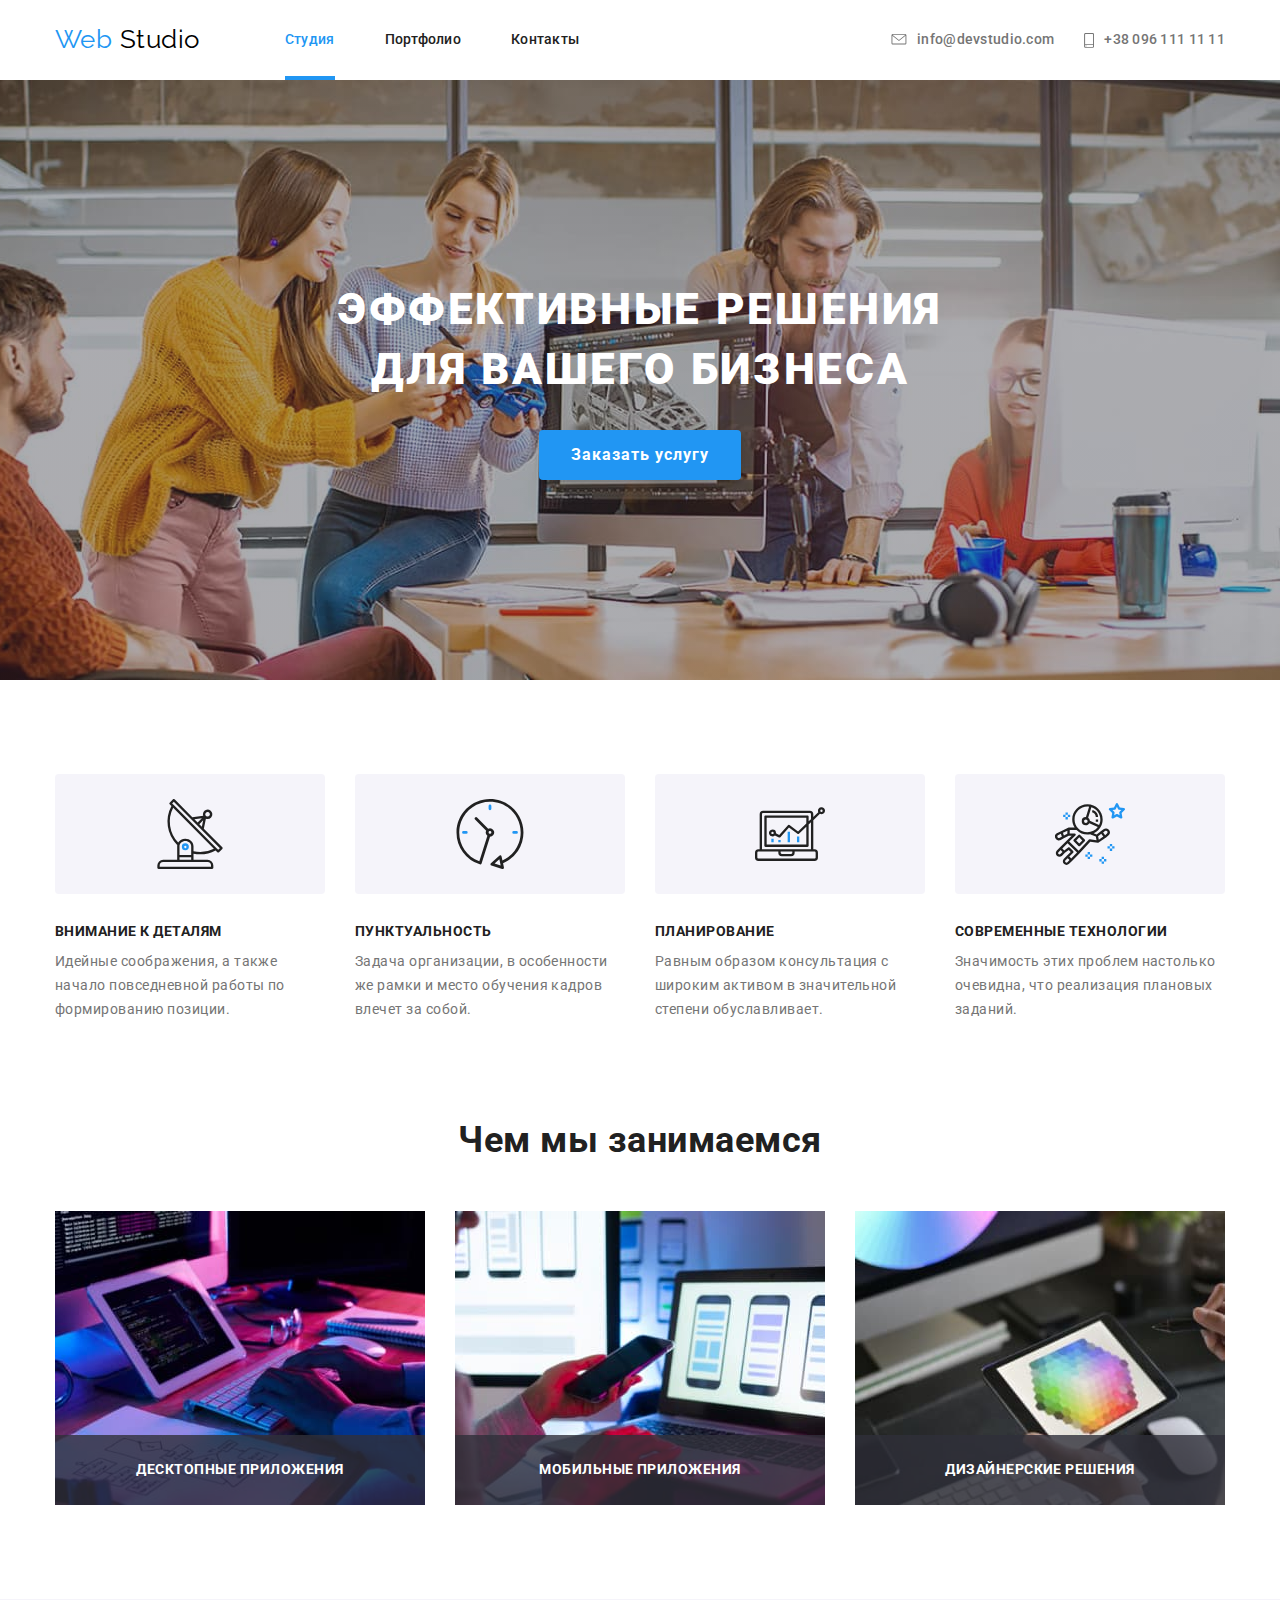
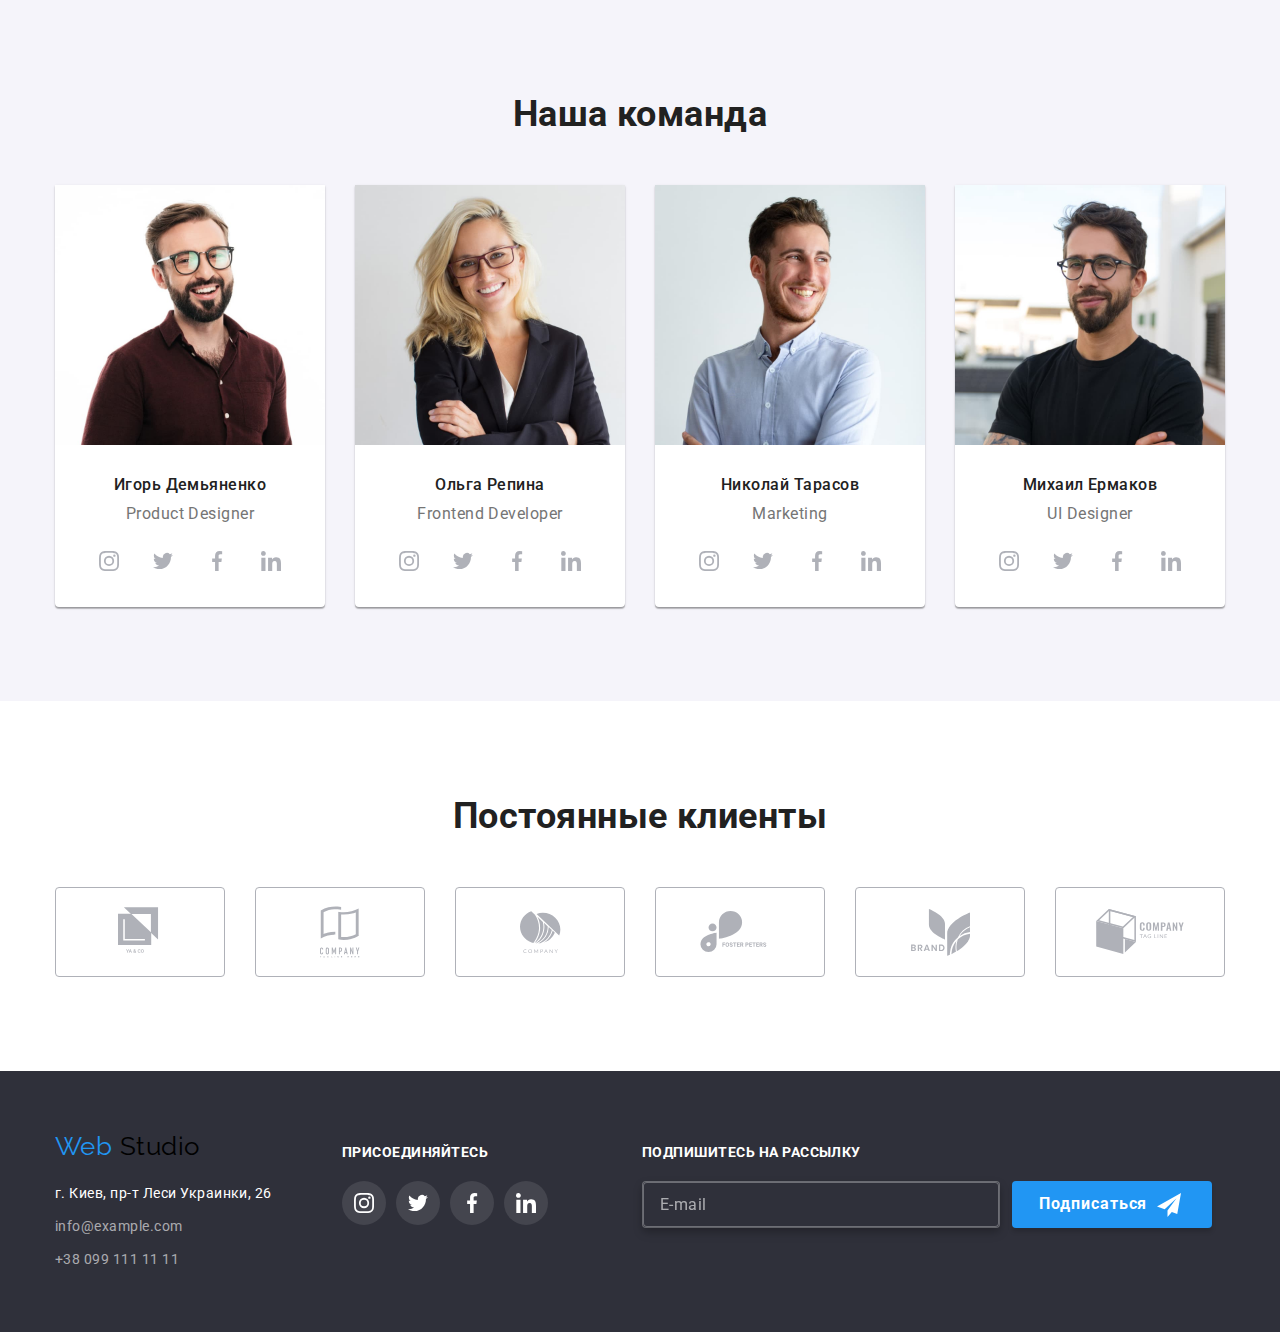
==== commit 075c0a97: "Оформляет форму модалки" ====
--- a/index.html
+++ b/index.html
@@ -445,7 +445,7 @@
 				<div class="act-container">
 					<b class="act">Подпишитесь на рассылку</b>
 					<div class="activation">
-						<form class="footerform js-speaker-form">
+						<form class="footerform js-speaker-form" autocomplete="off">
 							<input type="email" name="footer" placeholder="E-mail" />
 						</form>
 						<a href="" class="footer-button">
@@ -462,7 +462,7 @@
 			<div class="modal">
 				<!--Форма в модальном окне-->
 
-				<form class="form js-speaker-form">
+				<form class="form js-speaker-form" autocomplete="off">
 					<button class="button-close" type="button" data-modal-close>
 						<svg class="button-close-icon" width="11" height="11">
 							<use href="./images/sprite.svg#icon-close"></use>
@@ -473,34 +473,50 @@
 					</div>
 					<div class="form-field">
 						<label for="name">Имя</label>
-						<input type="text" name="name" id="name" placeholder="Иван Иваныч" autofocus />
+						<div class="input-container">
+							<input type="text" name="name" id="name" placeholder=" " autofocus />
+							<svg class="form-icon" width="18" height="18">
+								<use href="./images/sprite.svg#icon-name"></use>
+							</svg>
+						</div>
 					</div>
 					<div class="form-field">
 						<label for="tel">Телефон</label>
-						<input type="tel" name="tel" id="tel" placeholder="+30**-000-00-00" />
+						<div class="input-container">
+							<input type="tel" name="tel" id="tel" placeholder=" " />
+							<svg class="form-icon" width="18" height="18">
+								<use href="./images/sprite.svg#icon-telephone"></use>
+							</svg>
+						</div>
 					</div>
 
 					<div class="form-field">
 						<label for="mail">Почта</label>
-						<input type="email" name="mail" id="mail" placeholder="my@mail.com" />
-					</div>
-					<div class="form-field">
+						<div class="input-container">
+							<input type="email" name="mail" id="mail" placeholder=" " />
+							<svg class="form-icon" width="18" height="18">
+								<use href="./images/sprite.svg#icon-mail"></use>
+							</svg>
+						</div>
+					</div>
+					<div class="form-comment">
 						<label for="comment">Оставьте коментарий</label>
-						<textarea
-							class="comment"
-							name="comment"
-							id="comment"
-							rows="8"
-							placeholder="Уточните детали доклада"
-						></textarea>
-					</div>
-
-					<div class="form-field">
-						<input type="checkbox" name="policy" id="policy" />
-						<label for="policy">Соглашаюсь на всё, за еду</label>
-					</div>
-
-					<button type="submit">Оставить заявку</button>
+						<textarea class="comment" name="comment" id="comment" placeholder="Введите текст"></textarea>
+					</div>
+
+					<div class="form-checkbox">
+						<input class="hidden-icon" type="checkbox" name="policy" id="policy" />
+						<!--<svg class="checkbox-icon" width="16" height="15">
+							<use href="./images/sprite.svg#icon-license"></use>
+						</svg>-->
+						<span class="checkbox-icon"></span>
+						<label for="policy">
+							Соглашаюсь с рассылкой и принимаю
+							<a href="" class="contract">Условия договора</a>
+						</label>
+					</div>
+
+					<button class="button" type="submit">Оставить заявку</button>
 				</form>
 			</div>
 		</div>
--- a/css/styles.css
+++ b/css/styles.css
@@ -762,6 +762,7 @@
 
 	color: var(--primary-white-color);
 	background-color: var(--accent-color);
+	box-shadow: 0px 4px 4px rgba(0, 0, 0, 0.15);
 	font-family: inherit;
 	font-style: normal;
 	font-weight: 700;
@@ -785,6 +786,7 @@
 
 	color: var(--primary-white-color);
 	background-color: var(--accent-color);
+	box-shadow: 0px 4px 4px rgba(0, 0, 0, 0.15);
 	font-family: inherit;
 	font-style: normal;
 	font-weight: 700;
@@ -879,13 +881,10 @@
 	fill: var(--accent-color);
 }
 
-textarea {
-	resize: none;
-}
-
 .form {
 	width: 528px;
-	/*outline: 1px solid tomato;*/
+	height: 581px;
+	outline: 1px solid tomato;
 	margin-left: auto;
 	margin-right: auto;
 	padding: 40px;
@@ -909,25 +908,221 @@
 }
 
 .form-field {
-	/* outline: 1px solid blue; */
+	outline: 1px solid blue;
 	display: flex;
 	flex-direction: column;
+	justify-content: flex-end;
+	box-sizing: border-box;
 	margin-bottom: 10px;
-}
-
-.form-field label {
+	width: 448px;
+	height: 58px;
+}
+
+label {
+	display: block;
+}
+
+.form-field label,
+.form-comment label {
+	display: block;
 	margin-bottom: 4px;
+	font-family: inherit;
+	font-style: normal;
+	font-weight: normal;
+	font-size: 12px;
+	line-height: 1.17px;
+	letter-spacing: 0.01em;
+	color: var(--primary-text-color);
 }
 
 .form-field input {
-	margin: 0;
-	padding: 11px 12px;
+	position: relative;
+	display: flex;
+	justify-content: center;
+	margin-top: 4px;
+	width: 448px;
+	height: 40px;
+	/*margin: 0;*/
+	/*padding: 0;*/
+	/*margin-top: 4px;*/
+	padding-top: 11px;
+	padding-left: 42px;
+	padding-bottom: 11px;
+	font-family: inherit;
+	font-style: normal;
+	font-weight: normal;
+	font-size: 16px;
+	line-height: 1.17px;
+	letter-spacing: 0.01em;
+
 	border: 1px solid rgba(33, 33, 33, 0.2);
 	border-radius: 4px;
 }
 
+.input-container {
+	position: relative;
+}
+
+.form-icon {
+	position: absolute;
+	top: 50%;
+	left: 12px;
+	transform: translateY(-50%);
+
+	display: inline-block;
+	width: 18px;
+	height: 18px;
+	fill: var(--title-text-color);
+}
+
+.form-field input:hover,
+.form-field input:focus + .form-icon {
+	fill: var(--accent-color);
+	border-color: var(--accent-color);
+	/*border: 1px solid var(--accent-color);
+	border-radius: 4px;*/
+}
+
+.input-container:hover .form-icon,
+.input-container:focus .form-icon {
+	fill: var(--accent-color);
+	border-color: var(--accent-color);
+	border-radius: 4px;
+	outline: none;
+}
+
+.form-comment {
+	outline: 1px solid blue;
+	display: flex;
+	flex-direction: column;
+	justify-content: flex-end;
+	box-sizing: border-box;
+	margin-bottom: 20px;
+	width: 448px;
+	height: 138px;
+
+	font-size: 14px;
+	line-height: 1.14px;
+	letter-spacing: 0.01em;
+
+	color: var(--primary-text-color);
+}
+
+.comment {
+	display: flex;
+	margin-top: 4px;
+	width: 448px;
+	height: 120px;
+	/*margin: 0;*/
+	/*padding: 0;*/
+	/*margin-top: 4px;*/
+	/*padding-top: 12px;
+	padding-left: 16px;
+	padding-bottom: 12px;*/
+	padding: 12px 16px;
+	font-family: inherit;
+	font-style: normal;
+	font-weight: normal;
+	font-size: 14px;
+	line-height: 1.14px;
+	letter-spacing: 0.01em;
+
+	border: 1px solid rgba(33, 33, 33, 0.2);
+	border-radius: 4px;
+	/*padding: 12px 16px;*/
+}
+
 .form-field input::placeholder {
-	color: #2a2a2a;
+	/*padding-top: 12px;
+	padding-left: 42px;
+	padding-bottom: 12px;*/
+	font-family: inherit;
+	font-style: normal;
+	font-weight: normal;
+	font-size: 16px;
+	line-height: 1.17px;
+	letter-spacing: 0.01em;
+	color: #000000;
+}
+
+.form-comment textarea::placeholder {
+	font-family: inherit;
+	font-style: normal;
+	font-weight: normal;
+	font-size: 14px;
+	line-height: 1.14px;
+	letter-spacing: 0.01em;
+	/*padding: 12px 16px;*/
+
+	color: rgba(117, 117, 117, 0.5);
+}
+
+.form-comment textarea:hover {
+	border-color: var(--accent-color);
+	border-radius: 4px;
+}
+
+textarea {
+	resize: none;
+}
+
+.form-checkbox {
+	display: flex;
+	justify-content: center;
+	align-items: center;
+	margin-bottom: 30px;
+}
+
+.hidden-icon {
+	/* -webkit-appearance: none;
+  -moz-appearance: none;
+  appearance: none;
+  position: absolute; */
+
+	position: absolute;
+	width: 1px;
+	height: 1px;
+	margin: -1px;
+	border: 0;
+	padding: 0;
+	clip: rect(0 0 0 0);
+	overflow: hidden;
+}
+
+.form-checkbox label {
+	display: block;
+	/*margin-bottom: 30px;*/
+	font-family: inherit;
+	font-style: normal;
+	font-weight: normal;
+	font-size: 14px;
+	line-height: 1.71px;
+	letter-spacing: 0.03em;
+
+	color: var(--primary-text-color);
+}
+
+.contract {
+	color: var(--accent-color);
+}
+
+.checkbox-icon {
+	display: inline-block;
+	margin-right: 8px;
+	width: 16px;
+	height: 15px;
+	border: 2px solid var(--title-text-color);
+	border-radius: 2px;
+	/*transition: border-color 250ms cubic-bezier(0.4, 0, 0.2, 1), background-color 250ms cubic-bezier(0.4, 0, 0.2, 1);*/
+}
+
+.hidden-icon:checked + .checkbox-icon {
+	border-color: var(--accent-color);
+	background-color: var(--accent-color);
+	background-image: url(../images/full-check.svg);
+	background-size: contain;
+	background-origin: border-box;
+	border-radius: 2px;
 }
 
 /*ПОРТФОЛИО*/
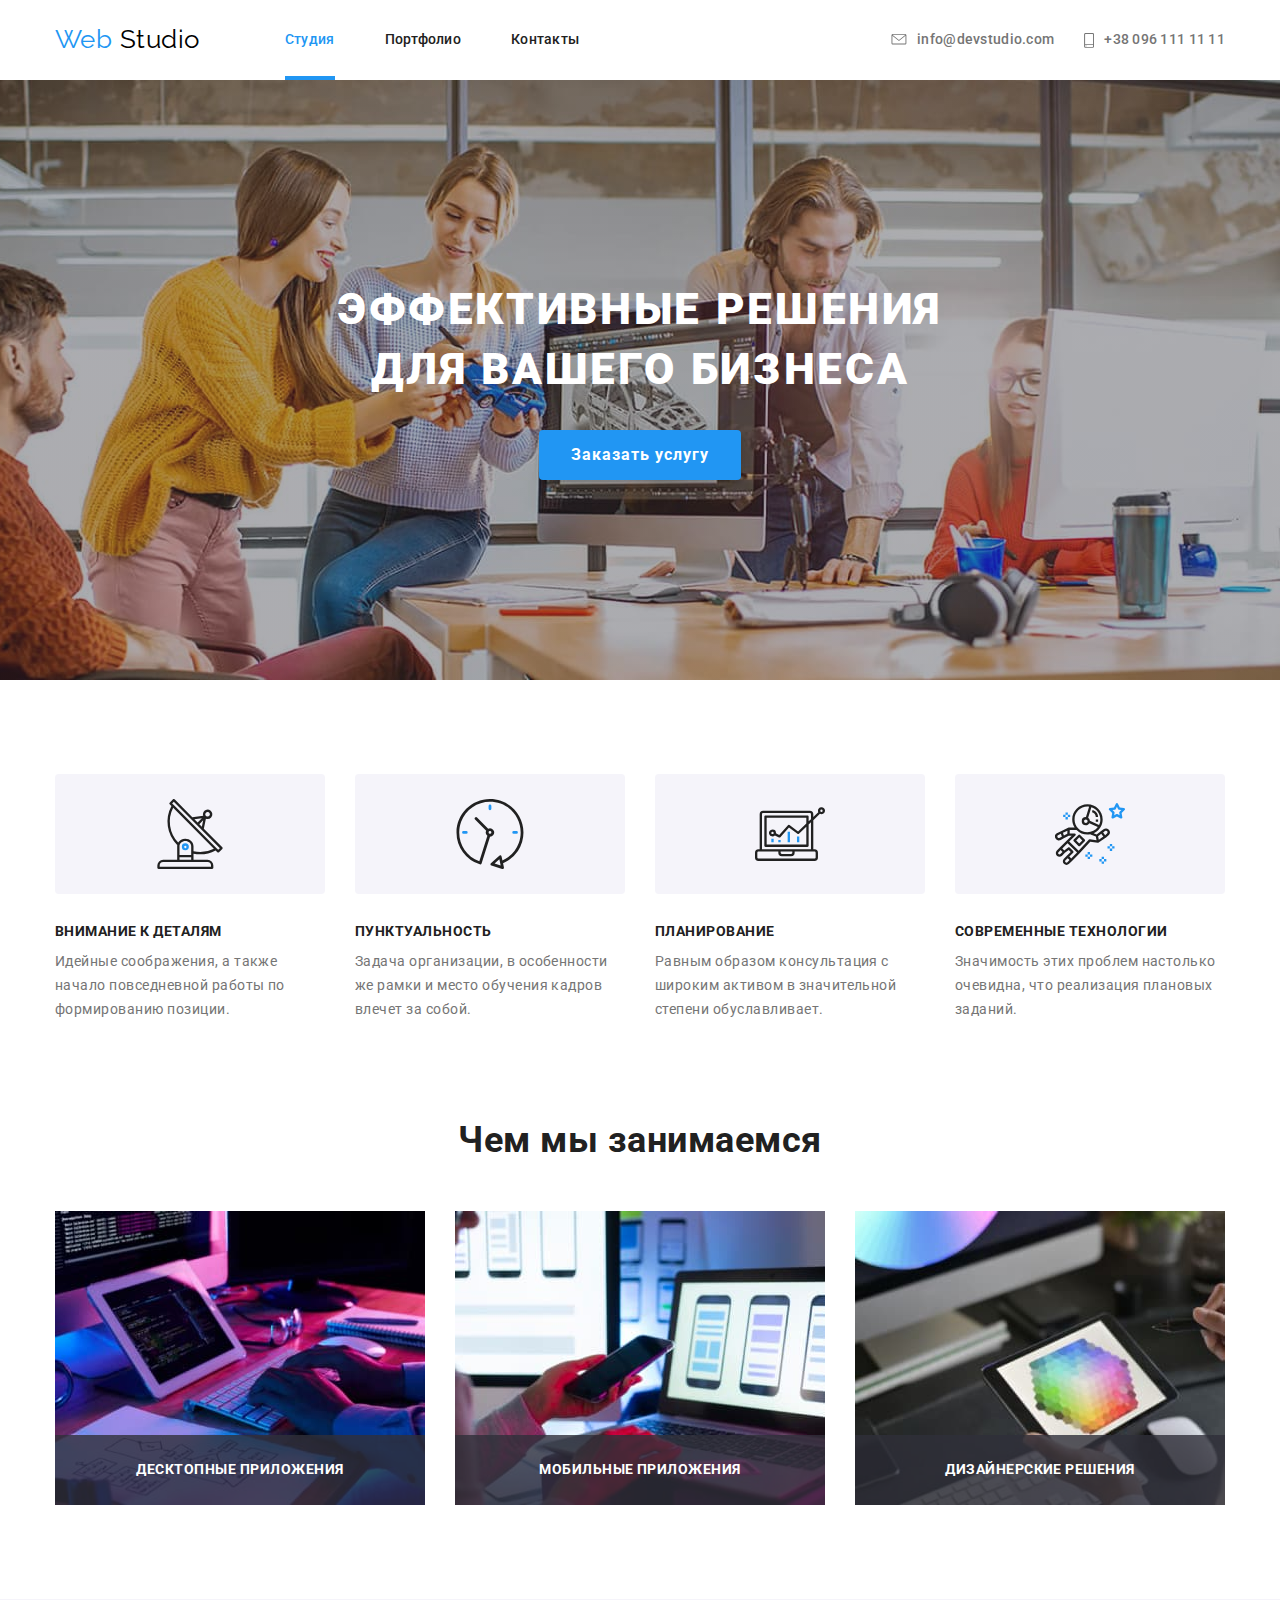
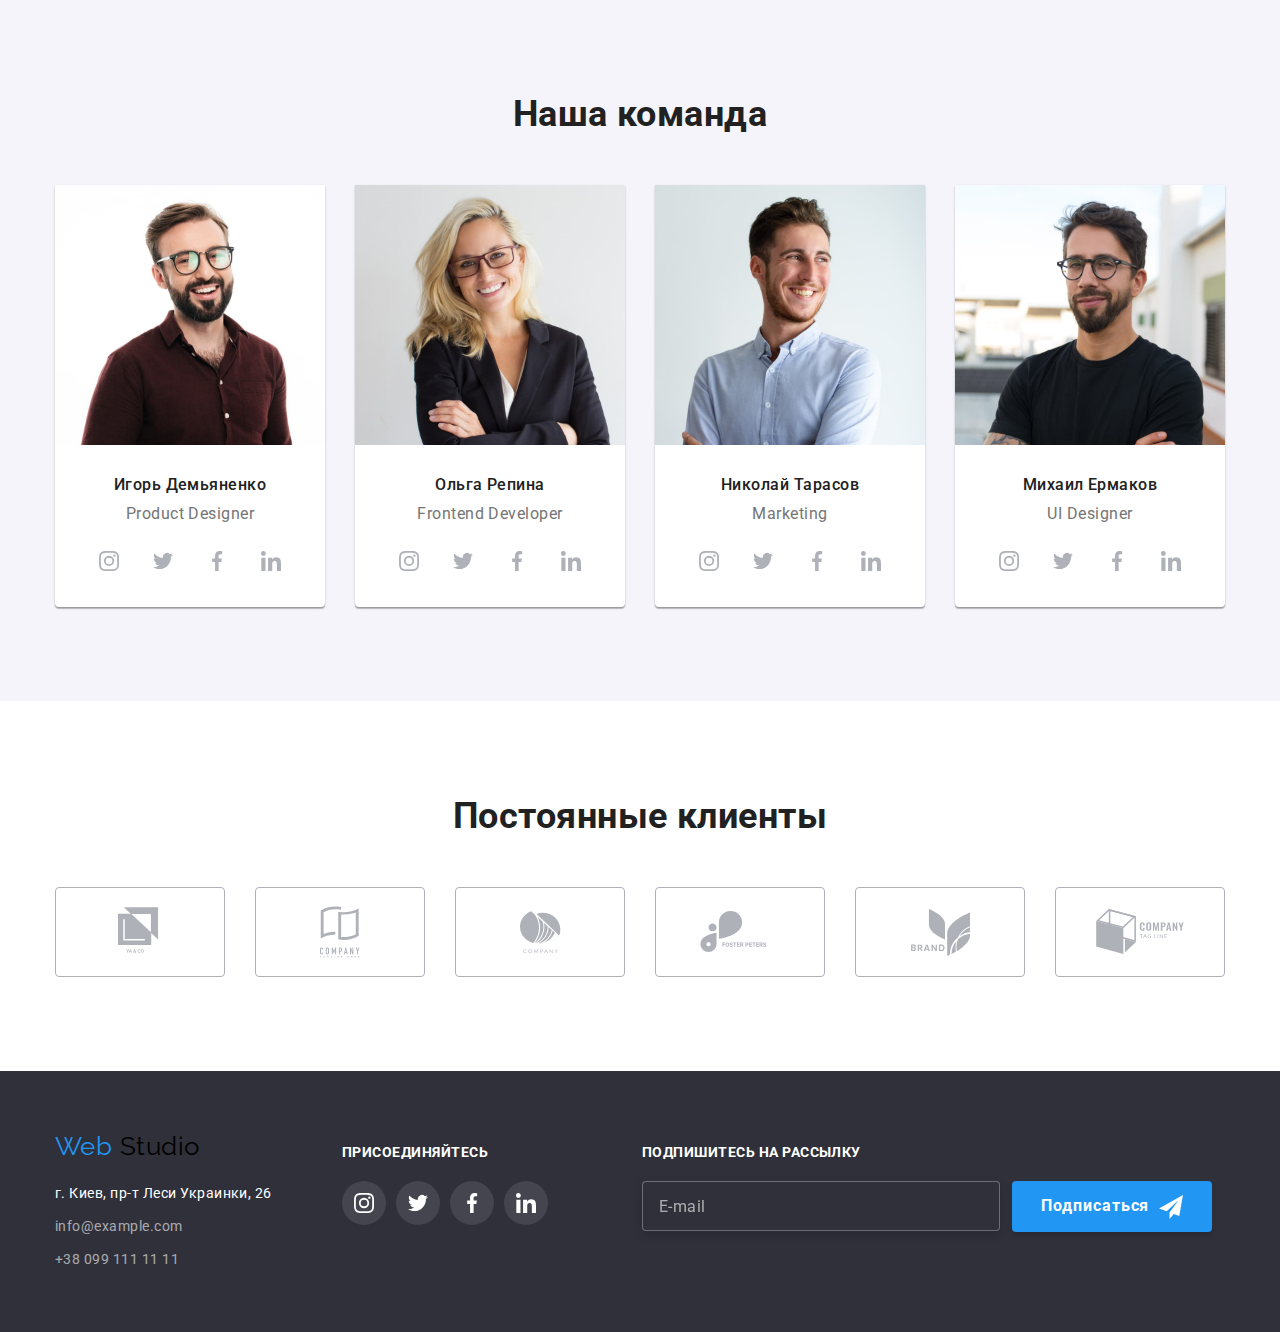
==== commit 7aa7858b: "Исправляет ошибки в ДЗ 6" ====
--- a/index.html
+++ b/index.html
@@ -447,10 +447,13 @@
 					<div class="activation">
 						<form class="footerform js-speaker-form" autocomplete="off">
 							<input type="email" name="footer" placeholder="E-mail" />
+							<button class="footer-button" type="submit">
+								<span class="footerbtn-text">Подписаться</span>
+								<svg class="icon-telegram" width="24" height="24">
+									<use href="./images/sprite.svg#icon-telegram"></use>
+								</svg>
+							</button>
 						</form>
-						<a href="" class="footer-button">
-							Подписаться
-						</a>
 					</div>
 				</div>
 			</div>
@@ -460,14 +463,15 @@
 
 		<div class="backdrop is-hidden" data-modal>
 			<div class="modal">
+				<button class="button-close" type="button" data-modal-close>
+					<svg class="button-close-icon" width="11" height="11">
+						<use href="./images/sprite.svg#icon-close"></use>
+					</svg>
+				</button>
+
 				<!--Форма в модальном окне-->
 
 				<form class="form js-speaker-form" autocomplete="off">
-					<button class="button-close" type="button" data-modal-close>
-						<svg class="button-close-icon" width="11" height="11">
-							<use href="./images/sprite.svg#icon-close"></use>
-						</svg>
-					</button>
 					<div class="form-header">
 						<b>Оставьте свои данные, мы вам перезвоним</b>
 					</div>
@@ -503,20 +507,18 @@
 						<label for="comment">Оставьте коментарий</label>
 						<textarea class="comment" name="comment" id="comment" placeholder="Введите текст"></textarea>
 					</div>
-
-					<div class="form-checkbox">
+					<label class="form-checkbox" for="policy">
 						<input class="hidden-icon" type="checkbox" name="policy" id="policy" />
-						<!--<svg class="checkbox-icon" width="16" height="15">
+						<svg class="checkbox-icon" width="16" height="15">
 							<use href="./images/sprite.svg#icon-license"></use>
-						</svg>-->
-						<span class="checkbox-icon"></span>
-						<label for="policy">
-							Соглашаюсь с рассылкой и принимаю
-							<a href="" class="contract">Условия договора</a>
-						</label>
-					</div>
-
-					<button class="button" type="submit">Оставить заявку</button>
+						</svg>
+						<!--<span class="checkbox-icon"></span>-->
+						Соглашаюсь с рассылкой и принимаю
+						<a href="" class="contract">Условия договора</a>
+					</label>
+					<div class="form-button-container">
+						<button class="form-button" type="submit">Отправить</button>
+					</div>
 				</form>
 			</div>
 		</div>
--- a/css/styles.css
+++ b/css/styles.css
@@ -12,7 +12,7 @@
 	--accent-color: #2196f3;
 	--primary-white-color: #ffffff;
 	--secondary-white-color: #f5f4fa;
-	--cubic-bezier-time: 2500ms;
+	--cubic-bezier-time: 250ms;
 }
 
 html {
@@ -698,31 +698,39 @@
 	text-transform: uppercase;
 }
 
-/*Form*/
+.activation {
+	display: flex;
+	margin-top: 20px;
+}
+
+/*Footer-form*/
 
 .footerform {
-	width: 358px;
-	height: 50;
-	display: flex;
+	display: flex;
+
+	/*width: 358px;
+	height: 50px;
+	
 	background-color: #2f303a;
 	margin-right: 12px;
 
+	border: 1px solid rgba(255, 255, 255, 0.3);
+	box-sizing: border-box;
+	filter: drop-shadow(0px 4px 4px rgba(0, 0, 0, 0.15));
+	border-radius: 4px;*/
+}
+
+.footerform input {
+	display: flex;
+	background-color: #2f303a;
+	width: 358px;
+	height: 50px;
+	padding: 0;
+	margin-right: 12px;
 	border: 1px solid rgba(255, 255, 255, 0.3);
 	box-sizing: border-box;
 	filter: drop-shadow(0px 4px 4px rgba(0, 0, 0, 0.15));
 	border-radius: 4px;
-}
-
-.footerform input {
-	display: flex;
-	background-color: #2f303a;
-	width: 358px;
-	height: 50;
-	padding: 0;
-	border: 1px solid rgba(255, 255, 255, 0.3);
-	box-sizing: border-box;
-	filter: drop-shadow(0px 4px 4px rgba(0, 0, 0, 0.15));
-	border-radius: 4px;
 
 	padding-left: 16px;
 	font-size: 16px;
@@ -744,11 +752,6 @@
 	letter-spacing: 0.03em;
 
 	color: rgba(255, 255, 255, 0.6);
-}
-
-.activation {
-	display: flex;
-	margin-top: 20px;
 }
 
 /*Button*/
@@ -773,6 +776,17 @@
 	letter-spacing: 0.06em;
 	text-decoration: none;
 	cursor: pointer;
+
+	transition: color var(--cubic-bezier-time) cubic-bezier(0.4, 0, 0.2, 1),
+		background-color var(--cubic-bezier-time) cubic-bezier(0.4, 0, 0.2, 1);
+}
+
+.button:hover,
+.button:focus {
+	border-radius: 4px;
+	color: var(--accent-color);
+	background-color: var(--primary-white-color);
+	box-shadow: 0px 4px 4px rgba(0, 0, 0, 0.15);
 }
 
 .footer-button {
@@ -797,15 +811,42 @@
 	text-align: center;
 	letter-spacing: 0.06em;
 	text-decoration: none;
-}
-
-.footer-button::after {
+	cursor: pointer;
+
+	transition: color var(--cubic-bezier-time) cubic-bezier(0.4, 0, 0.2, 1),
+		background-color var(--cubic-bezier-time) cubic-bezier(0.4, 0, 0.2, 1);
+}
+
+/*.footer-button::after {
 	content: " ";
 	width: 24px;
 	height: 24px;
 	margin-left: 10px;
 	background-image: url(../images/telegram.svg);
 	background-size: contain;
+}*/
+
+.footerbtn-text {
+	margin-right: 10px;
+}
+
+.icon-telegram {
+	fill: var(--primary-white-color);
+	transition: fill var(--cubic-bezier-time) cubic-bezier(0.4, 0, 0.2, 1);
+}
+
+.footer-button:hover,
+.footer-button:focus {
+	border-radius: 4px;
+	fill: var(--accent-color);
+	color: var(--accent-color);
+	background-color: var(--primary-white-color);
+	box-shadow: 0px 4px 4px rgba(0, 0, 0, 0.15);
+}
+
+.footer-button:hover .icon-telegram,
+.footer-button:focus .icon-telegram {
+	fill: var(--accent-color);
 }
 
 /*Модальное окно*/
@@ -863,11 +904,12 @@
 	border-radius: 50%;
 	box-sizing: border-box;
 	cursor: pointer;
-	transition: fill var(--cubic-bezier-time) cubic-bezier(0.4, 0, 0.2, 1);
+	transition: all var(--cubic-bezier-time) cubic-bezier(0.4, 0, 0.2, 1);
 }
 
 .button-close-icon {
 	fill: #000000;
+	transition: all var(--cubic-bezier-time) cubic-bezier(0.4, 0, 0.2, 1);
 }
 
 .button-close:hover,
@@ -884,7 +926,7 @@
 .form {
 	width: 528px;
 	height: 581px;
-	outline: 1px solid tomato;
+	/*outline: 1px solid tomato;*/
 	margin-left: auto;
 	margin-right: auto;
 	padding: 40px;
@@ -908,7 +950,7 @@
 }
 
 .form-field {
-	outline: 1px solid blue;
+	/*outline: 1px solid blue;*/
 	display: flex;
 	flex-direction: column;
 	justify-content: flex-end;
@@ -957,6 +999,8 @@
 
 	border: 1px solid rgba(33, 33, 33, 0.2);
 	border-radius: 4px;
+
+	transition: all var(--cubic-bezier-time) cubic-bezier(0.4, 0, 0.2, 1);
 }
 
 .input-container {
@@ -973,6 +1017,8 @@
 	width: 18px;
 	height: 18px;
 	fill: var(--title-text-color);
+
+	transition: all var(--cubic-bezier-time) cubic-bezier(0.4, 0, 0.2, 1);
 }
 
 .form-field input:hover,
@@ -992,7 +1038,7 @@
 }
 
 .form-comment {
-	outline: 1px solid blue;
+	/*outline: 1px solid blue;*/
 	display: flex;
 	flex-direction: column;
 	justify-content: flex-end;
@@ -1030,6 +1076,7 @@
 	border: 1px solid rgba(33, 33, 33, 0.2);
 	border-radius: 4px;
 	/*padding: 12px 16px;*/
+	transition: all var(--cubic-bezier-time) cubic-bezier(0.4, 0, 0.2, 1);
 }
 
 .form-field input::placeholder {
@@ -1071,6 +1118,17 @@
 	justify-content: center;
 	align-items: center;
 	margin-bottom: 30px;
+
+	display: block;
+	/*margin-bottom: 30px;*/
+	font-family: inherit;
+	font-style: normal;
+	font-weight: normal;
+	font-size: 14px;
+	line-height: 1.71px;
+	letter-spacing: 0.03em;
+
+	color: var(--primary-text-color);
 }
 
 .hidden-icon {
@@ -1089,10 +1147,10 @@
 	overflow: hidden;
 }
 
-.form-checkbox label {
+/*.form-checkbox label {
 	display: block;
 	/*margin-bottom: 30px;*/
-	font-family: inherit;
+/*font-family: inherit;
 	font-style: normal;
 	font-weight: normal;
 	font-size: 14px;
@@ -1100,7 +1158,7 @@
 	letter-spacing: 0.03em;
 
 	color: var(--primary-text-color);
-}
+}*/
 
 .contract {
 	color: var(--accent-color);
@@ -1111,18 +1169,86 @@
 	margin-right: 8px;
 	width: 16px;
 	height: 15px;
-	border: 2px solid var(--title-text-color);
-	border-radius: 2px;
+
+	transition: all var(--cubic-bezier-time) cubic-bezier(0.4, 0, 0.2, 1);
+	/*border: 2px solid var(--title-text-color);
+	border-radius: 2px;*/
 	/*transition: border-color 250ms cubic-bezier(0.4, 0, 0.2, 1), background-color 250ms cubic-bezier(0.4, 0, 0.2, 1);*/
 }
 
-.hidden-icon:checked + .checkbox-icon {
-	border-color: var(--accent-color);
+.hidden-icon:checked + .checkbox-icon,
+.hidden-icon:focus:checked + .checkbox-icon {
+	/*border-color: var(--accent-color);*/
 	background-color: var(--accent-color);
+	fill: var(--accent-color);
 	background-image: url(../images/full-check.svg);
 	background-size: contain;
 	background-origin: border-box;
-	border-radius: 2px;
+	/*border-radius: 2px;*/
+	outline: none;
+}
+
+.hidden-icon:focus + .checkbox-icon {
+	/*border-color: var(--accent-color);*/
+	/*background-color: var(--accent-color);*/
+	fill: var(--title-text-color);
+	outline: 2px solid var(--accent-color);
+	background-image: url(../images/license.svg);
+	background-size: contain;
+	background-origin: border-box;
+	/*border: 2px solid var(--accent-color);
+	border-radius: 4px;*/
+}
+
+/*.hidden-icon:hover + .checkbox-icon {
+	fill: var(--accent-color);
+	background-image: url(../images/full-check.svg);
+	background-size: contain;
+	background-origin: border-box;
+}*/
+
+/* Form button */
+
+.form-button-container {
+	display: flex;
+	align-items: center;
+	justify-content: center;
+}
+
+.form-button {
+	display: inline-block;
+	padding-top: 8px;
+	padding-bottom: 8px;
+	border-radius: 4px;
+	border-color: transparent;
+	min-width: 200px;
+
+	color: var(--primary-white-color);
+	background-color: var(--accent-color);
+	box-shadow: 0px 4px 4px rgba(0, 0, 0, 0.15);
+	font-family: inherit;
+	font-style: normal;
+	font-weight: 700;
+	font-size: 16px;
+	line-height: 1.88;
+	align-items: center;
+	text-align: center;
+	letter-spacing: 0.06em;
+	text-decoration: none;
+	cursor: pointer;
+
+	transition: all var(--cubic-bezier-time) cubic-bezier(0.4, 0, 0.2, 1);
+
+	/*transition: color 250ms cubic-bezier(0.4, 0, 0.2, 1), background-color 250ms cubic-bezier(0.4, 0, 0.2, 1),
+		box-shadow 250ms cubic-bezier(0.4, 0, 0.2, 1);*/
+}
+
+.form-button:hover,
+.form-button:focus {
+	border-radius: 4px;
+	color: var(--accent-color);
+	background-color: var(--primary-white-color);
+	box-shadow: 0px 4px 4px rgba(0, 0, 0, 0.15);
 }
 
 /*ПОРТФОЛИО*/
